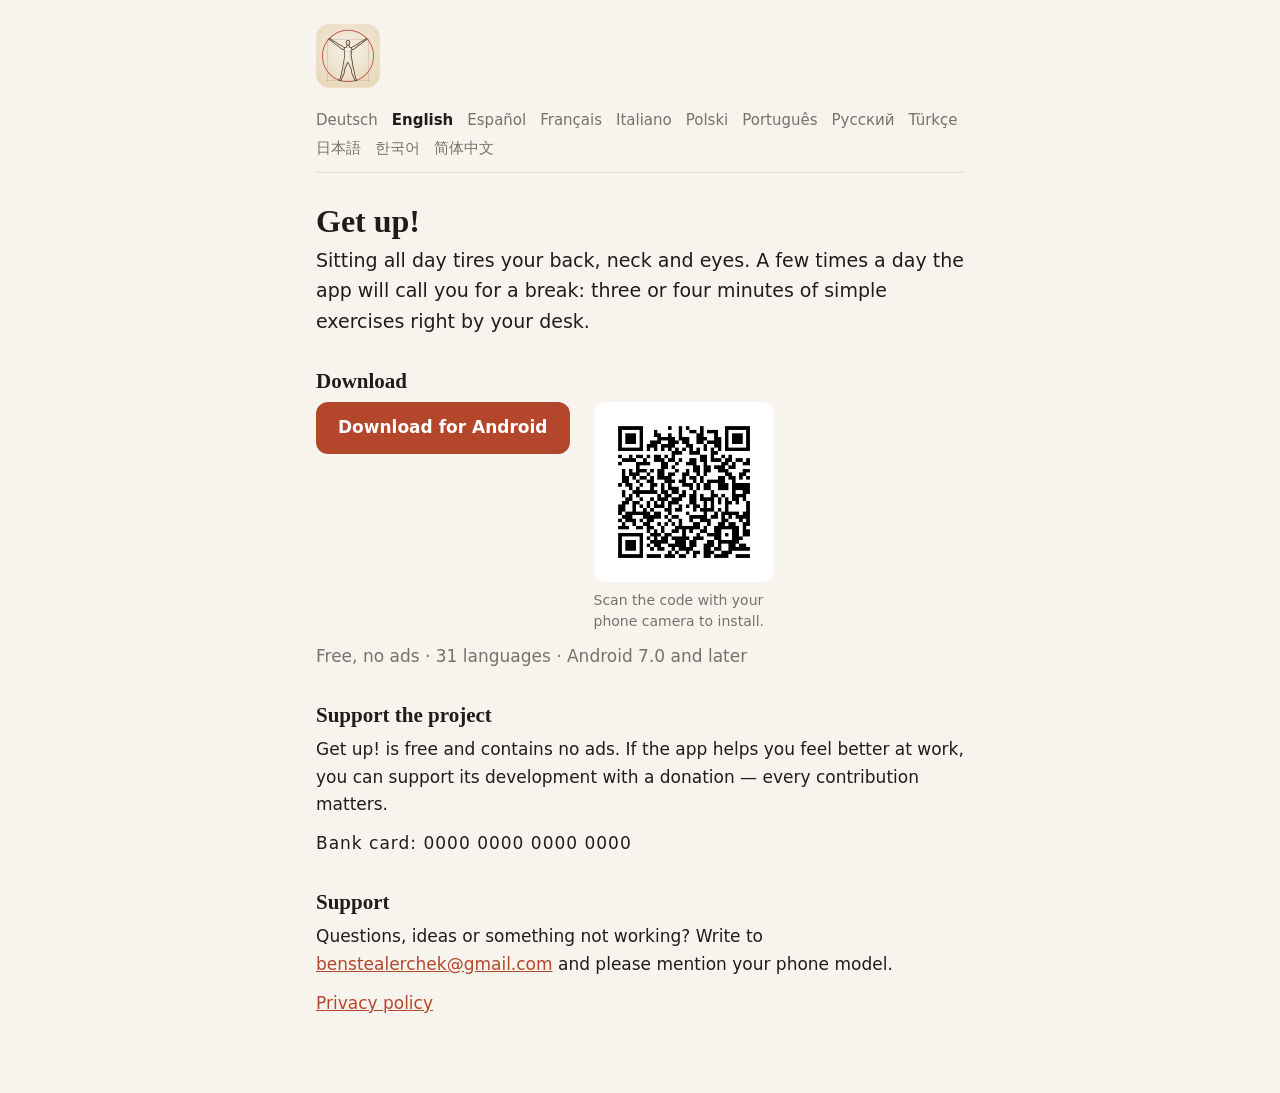
==== get-up/index.html @ 4c6ec7f1 "Get up!: блок поддержки проекта (донат) на 12 языках сайта" ====
<!doctype html>
<html lang="en">
  <head>
    <meta charset="utf-8" />
    <meta name="viewport" content="width=device-width, initial-scale=1" />
    <title>Get up! — Support</title>
    <meta name="description" content="Get up! reminds you to take short stretch breaks at work: three or four minutes of simple exercises right by your desk." />
    <link rel="icon" href="favicon.png" />
    <link rel="stylesheet" href="site.css" />
    <script>
      document.documentElement.className = 'js';
    </script>
    <script src="site.js" defer></script>
  </head>
  <body>
    <main>
      <header>
        <picture>
          <source srcset="icon-dark.png" media="(prefers-color-scheme: dark)" />
          <img src="icon.png" alt="" width="64" height="64" />
        </picture>
      </header>

      <nav class="languages" aria-label="Language">
        <a href="#de" lang="de">Deutsch</a>
        <a href="#en" lang="en">English</a>
        <a href="#es" lang="es">Español</a>
        <a href="#fr" lang="fr">Français</a>
        <a href="#it" lang="it">Italiano</a>
        <a href="#pl" lang="pl">Polski</a>
        <a href="#pt" lang="pt-BR">Português</a>
        <a href="#ru" lang="ru">Русский</a>
        <a href="#tr" lang="tr">Türkçe</a>
        <a href="#ja" lang="ja">日本語</a>
        <a href="#ko" lang="ko">한국어</a>
        <a href="#zh" lang="zh-Hans">简体中文</a>
      </nav>

      <article data-lang="en" lang="en" data-title="Get up! — Support">
        <h1>Get up!</h1>
        <p class="lead">
          Sitting all day tires your back, neck and eyes. A few times a day the app will call you for a break: three or
          four minutes of simple exercises right by your desk.
        </p>
        <h2>Download</h2>
        <div class="download">
          <a
            class="button"
            href="https://expo.dev/artifacts/eas/s4IDQL21VAMv5Hj0_XXQ8rM_UtWWQZZtrADDrNVHdsU.apk"
            >Download for Android</a
          >
          <figure class="qr">
            <img src="download-qr.png" width="180" height="180" alt="QR code to download the app" />
            <figcaption>Scan the code with your phone camera to install.</figcaption>
          </figure>
        </div>
        <p class="meta">Free, no ads · 31 languages · Android 7.0 and later</p>
        <h2>Support the project</h2>
        <p>Get up! is free and contains no ads. If the app helps you feel better at work, you can support its development with a donation — every contribution matters.</p>
        <!-- DONATE-CARD: заменить номер карты на реальный -->
        <p class="card">Bank card: 0000 0000 0000 0000</p>
        <h2>Support</h2>
        <p>
          Questions, ideas or something not working? Write to
          <a href="mailto:benstealerchek@gmail.com">benstealerchek@gmail.com</a> and please mention your phone model.
        </p>
        <p><a href="privacy.html#en">Privacy policy</a></p>
      </article>

      <article data-lang="de" lang="de" data-title="Steh auf! — Hilfe">
        <h1>Steh auf!</h1>
        <p class="lead">
          Langes Sitzen strengt Rücken, Nacken und Augen an. Ein paarmal am Tag ruft dich die App zu einer kurzen Pause:
          drei, vier Minuten einfache Übungen, direkt am Schreibtisch.
        </p>
        <h2>Herunterladen</h2>
        <div class="download">
          <a
            class="button"
            href="https://expo.dev/artifacts/eas/s4IDQL21VAMv5Hj0_XXQ8rM_UtWWQZZtrADDrNVHdsU.apk"
            >Für Android herunterladen</a
          >
          <figure class="qr">
            <img src="download-qr.png" width="180" height="180" alt="QR-Code zum Herunterladen der App" />
            <figcaption>Scanne den Code mit der Handykamera, um sie zu installieren.</figcaption>
          </figure>
        </div>
        <p class="meta">Kostenlos, ohne Werbung · 31 Sprachen · Android 7.0 und neuer</p>
        <h2>Projekt unterstützen</h2>
        <p>Steh auf! ist kostenlos und werbefrei. Wenn die App dir hilft, kannst du die Entwicklung mit einer Spende unterstützen — jeder Betrag zählt.</p>
        <!-- DONATE-CARD: заменить номер карты на реальный -->
        <p class="card">Bankkarte: 0000 0000 0000 0000</p>
        <h2>Hilfe</h2>
        <p>
          Fragen, Ideen oder klappt etwas nicht? Schreib an
          <a href="mailto:benstealerchek@gmail.com">benstealerchek@gmail.com</a> und nenn bitte dein Telefonmodell.
        </p>
        <p><a href="privacy.html#de">Datenschutzerklärung</a></p>
      </article>

      <article data-lang="es" lang="es" data-title="¡Levántate! — Ayuda">
        <h1>¡Levántate!</h1>
        <p class="lead">
          Pasar el día sentado cansa la espalda, el cuello y los ojos. Varias veces al día, la app te avisará para hacer
          una pausa: tres o cuatro minutos de ejercicios sencillos junto a tu escritorio.
        </p>
        <h2>Descarga</h2>
        <div class="download">
          <a
            class="button"
            href="https://expo.dev/artifacts/eas/s4IDQL21VAMv5Hj0_XXQ8rM_UtWWQZZtrADDrNVHdsU.apk"
            >Descargar para Android</a
          >
          <figure class="qr">
            <img src="download-qr.png" width="180" height="180" alt="Código QR para descargar la app" />
            <figcaption>Escanea el código con la cámara del móvil para instalarla.</figcaption>
          </figure>
        </div>
        <p class="meta">Gratis, sin anuncios · 31 idiomas · Android 7.0 y posterior</p>
        <h2>Apoya el proyecto</h2>
        <p>¡Levántate! es gratis y no tiene anuncios. Si la app te ayuda, puedes apoyar su desarrollo con una donación: cualquier aportación cuenta.</p>
        <!-- DONATE-CARD: заменить номер карты на реальный -->
        <p class="card">Tarjeta bancaria: 0000 0000 0000 0000</p>
        <h2>Ayuda</h2>
        <p>
          ¿Dudas, ideas o algo no funciona? Escribe a
          <a href="mailto:benstealerchek@gmail.com">benstealerchek@gmail.com</a> y, por favor, indica el modelo de tu
          teléfono.
        </p>
        <p><a href="privacy.html#es">Política de privacidad</a></p>
      </article>

      <article data-lang="fr" lang="fr" data-title="Debout&nbsp;! — Assistance">
        <h1>Debout&nbsp;!</h1>
        <p class="lead">
          Rester assis toute la journée fatigue le dos, la nuque et les yeux. Plusieurs fois par jour, l’app vous
          invitera à faire une pause&nbsp;: trois ou quatre minutes d’exercices simples, à côté de votre bureau.
        </p>
        <h2>Téléchargement</h2>
        <div class="download">
          <a
            class="button"
            href="https://expo.dev/artifacts/eas/s4IDQL21VAMv5Hj0_XXQ8rM_UtWWQZZtrADDrNVHdsU.apk"
            >Télécharger pour Android</a
          >
          <figure class="qr">
            <img src="download-qr.png" width="180" height="180" alt="Code QR pour télécharger l’app" />
            <figcaption>Scannez le code avec l’appareil photo de votre téléphone pour l’installer.</figcaption>
          </figure>
        </div>
        <p class="meta">Gratuit, sans publicité · 31 langues · Android 7.0 et versions ultérieures</p>
        <h2>Soutenir le projet</h2>
        <p>L’application est gratuite et sans publicité. Si elle vous aide, vous pouvez soutenir son développement par un don — chaque contribution compte.</p>
        <!-- DONATE-CARD: заменить номер карты на реальный -->
        <p class="card">Carte bancaire : 0000 0000 0000 0000</p>
        <h2>Assistance</h2>
        <p>
          Une question, une idée, un problème&nbsp;? Écrivez à
          <a href="mailto:benstealerchek@gmail.com">benstealerchek@gmail.com</a> en précisant le modèle de votre
          téléphone.
        </p>
        <p><a href="privacy.html#fr">Politique de confidentialité</a></p>
      </article>

      <article data-lang="it" lang="it" data-title="Alzati! — Assistenza">
        <h1>Alzati!</h1>
        <p class="lead">
          Stare seduti tutto il giorno affatica schiena, collo e occhi. Qualche volta al giorno l’app ti ricorderà di
          fare una pausa: tre o quattro minuti di esercizi semplici, proprio accanto alla scrivania.
        </p>
        <h2>Download</h2>
        <div class="download">
          <a
            class="button"
            href="https://expo.dev/artifacts/eas/s4IDQL21VAMv5Hj0_XXQ8rM_UtWWQZZtrADDrNVHdsU.apk"
            >Scarica per Android</a
          >
          <figure class="qr">
            <img src="download-qr.png" width="180" height="180" alt="Codice QR per scaricare l’app" />
            <figcaption>Inquadra il codice con la fotocamera del telefono per installarla.</figcaption>
          </figure>
        </div>
        <p class="meta">Gratis, senza pubblicità · 31 lingue · Android 7.0 e versioni successive</p>
        <h2>Sostieni il progetto</h2>
        <p>L’app è gratuita e senza pubblicità. Se ti aiuta, puoi sostenerne lo sviluppo con una donazione: ogni contributo conta.</p>
        <!-- DONATE-CARD: заменить номер карты на реальный -->
        <p class="card">Carta bancaria: 0000 0000 0000 0000</p>
        <h2>Assistenza</h2>
        <p>
          Domande, idee o qualcosa che non va? Scrivi a
          <a href="mailto:benstealerchek@gmail.com">benstealerchek@gmail.com</a> e indica, per favore, il modello del
          tuo telefono.
        </p>
        <p><a href="privacy.html#it">Informativa sulla privacy</a></p>
      </article>

      <article data-lang="pl" lang="pl" data-title="Wstawaj! — Pomoc">
        <h1>Wstawaj!</h1>
        <p class="lead">
          Siedzenie przez cały dzień męczy plecy, szyję i oczy. Kilka razy dziennie aplikacja przypomni ci o przerwie:
          trzy, cztery minuty prostych ćwiczeń tuż przy biurku.
        </p>
        <h2>Pobieranie</h2>
        <div class="download">
          <a
            class="button"
            href="https://expo.dev/artifacts/eas/s4IDQL21VAMv5Hj0_XXQ8rM_UtWWQZZtrADDrNVHdsU.apk"
            >Pobierz na Androida</a
          >
          <figure class="qr">
            <img src="download-qr.png" width="180" height="180" alt="Kod QR do pobrania aplikacji" />
            <figcaption>Zeskanuj kod aparatem w telefonie, aby zainstalować.</figcaption>
          </figure>
        </div>
        <p class="meta">Za darmo, bez reklam · 31 języków · Android 7.0 i nowsze</p>
        <h2>Wesprzyj projekt</h2>
        <p>Aplikacja jest darmowa i bez reklam. Jeśli Ci pomaga, możesz wesprzeć jej rozwój darowizną — każda kwota ma znaczenie.</p>
        <!-- DONATE-CARD: заменить номер карты на реальный -->
        <p class="card">Karta bankowa: 0000 0000 0000 0000</p>
        <h2>Pomoc</h2>
        <p>
          Pytania, pomysły, a może coś nie działa? Napisz na
          <a href="mailto:benstealerchek@gmail.com">benstealerchek@gmail.com</a> i podaj, proszę, model telefonu.
        </p>
        <p><a href="privacy.html#pl">Polityka prywatności</a></p>
      </article>

      <article data-lang="pt" lang="pt-BR" data-title="Levante-se! — Suporte">
        <h1>Levante-se!</h1>
        <p class="lead">
          Ficar sentado o dia todo cansa as costas, o pescoço e os olhos. Algumas vezes por dia, o app vai chamar você
          para uma pausa: três ou quatro minutos de exercícios simples, ali mesmo ao lado da mesa.
        </p>
        <h2>Download</h2>
        <div class="download">
          <a
            class="button"
            href="https://expo.dev/artifacts/eas/s4IDQL21VAMv5Hj0_XXQ8rM_UtWWQZZtrADDrNVHdsU.apk"
            >Baixar para Android</a
          >
          <figure class="qr">
            <img src="download-qr.png" width="180" height="180" alt="QR code para baixar o app" />
            <figcaption>Aponte a câmera do celular para o código para instalar.</figcaption>
          </figure>
        </div>
        <p class="meta">Grátis, sem anúncios · 31 idiomas · Android 7.0 ou superior</p>
        <h2>Apoie o projeto</h2>
        <p>O aplicativo é gratuito e sem anúncios. Se ele ajuda você, apoie o desenvolvimento com uma doação — qualquer valor conta.</p>
        <!-- DONATE-CARD: заменить номер карты на реальный -->
        <p class="card">Cartão bancário: 0000 0000 0000 0000</p>
        <h2>Suporte</h2>
        <p>
          Dúvidas, ideias ou algo não está funcionando? Escreva para
          <a href="mailto:benstealerchek@gmail.com">benstealerchek@gmail.com</a> e, se puder, informe o modelo do seu
          celular.
        </p>
        <p><a href="privacy.html#pt">Política de privacidade</a></p>
      </article>

      <article data-lang="ru" lang="ru" data-title="Вставай! — поддержка">
        <h1>Вставай!</h1>
        <p class="lead">
          Сидячая работа утомляет спину, шею и глаза. Несколько раз в день приложение позовёт вас размяться:
          три-четыре минуты простых упражнений прямо у рабочего места.
        </p>
        <h2>Скачивание</h2>
        <div class="download">
          <a
            class="button"
            href="https://expo.dev/artifacts/eas/s4IDQL21VAMv5Hj0_XXQ8rM_UtWWQZZtrADDrNVHdsU.apk"
            >Скачать для Android</a
          >
          <figure class="qr">
            <img src="download-qr.png" width="180" height="180" alt="QR-код для скачивания приложения" />
            <figcaption>Наведите камеру телефона на код, чтобы установить.</figcaption>
          </figure>
        </div>
        <p class="meta">Бесплатно, без рекламы · 31 язык · Android 7.0 и новее</p>
        <h2>Поддержать проект</h2>
        <p>«Вставай!» — бесплатное приложение без рекламы. Если оно помогает вам чувствовать себя лучше за работой, вы можете поддержать его развитие переводом — важна любая сумма.</p>
        <!-- DONATE-CARD: заменить номер карты на реальный -->
        <p class="card">Банковская карта: 0000 0000 0000 0000</p>
        <h2>Поддержка</h2>
        <p>
          Вопросы, идеи или что-то не работает? Напишите на
          <a href="mailto:benstealerchek@gmail.com">benstealerchek@gmail.com</a> и, пожалуйста, укажите модель
          телефона.
        </p>
        <p><a href="privacy.html#ru">Политика конфиденциальности</a></p>
      </article>

      <article data-lang="tr" lang="tr" data-title="Ayağa Kalk! — Destek">
        <h1>Ayağa Kalk!</h1>
        <p class="lead">
          Bütün gün oturmak sırtı, boynu ve gözleri yorar. Uygulama gün içinde birkaç kez sizi molaya çağırır:
          masanızın hemen yanında üç dört dakikalık basit egzersizler.
        </p>
        <h2>İndir</h2>
        <div class="download">
          <a
            class="button"
            href="https://expo.dev/artifacts/eas/s4IDQL21VAMv5Hj0_XXQ8rM_UtWWQZZtrADDrNVHdsU.apk"
            >Android için indir</a
          >
          <figure class="qr">
            <img src="download-qr.png" width="180" height="180" alt="Uygulamayı indirmek için QR kodu" />
            <figcaption>Kurmak için kodu telefon kamerasıyla okutun.</figcaption>
          </figure>
        </div>
        <p class="meta">Ücretsiz, reklamsız · 31 dil · Android 7.0 ve üzeri</p>
        <h2>Projeyi destekle</h2>
        <p>Uygulama ücretsizdir ve reklam içermez. Size yardımcı oluyorsa, geliştirmeyi bir bağışla destekleyebilirsiniz — her katkı önemlidir.</p>
        <!-- DONATE-CARD: заменить номер карты на реальный -->
        <p class="card">Banka kartı: 0000 0000 0000 0000</p>
        <h2>Destek</h2>
        <p>
          Sorunuz ya da öneriniz mi var, yoksa bir şey mi çalışmıyor?
          <a href="mailto:benstealerchek@gmail.com">benstealerchek@gmail.com</a> adresine yazın ve lütfen telefonunuzun
          modelini belirtin.
        </p>
        <p><a href="privacy.html#tr">Gizlilik Politikası</a></p>
      </article>

      <article data-lang="ja" lang="ja" data-title="立とう！ — サポート">
        <h1>立とう！</h1>
        <p class="lead">
          一日中座っていると、背中や首、目が疲れます。このアプリが一日に何回か、休憩の時間をお知らせします。デスクのそばでできる、3〜4分の簡単なエクササイズです。
        </p>
        <h2>ダウンロード</h2>
        <div class="download">
          <a
            class="button"
            href="https://expo.dev/artifacts/eas/s4IDQL21VAMv5Hj0_XXQ8rM_UtWWQZZtrADDrNVHdsU.apk"
            >Android版をダウンロード</a
          >
          <figure class="qr">
            <img src="download-qr.png" width="180" height="180" alt="アプリをダウンロードするためのQRコード" />
            <figcaption>スマートフォンのカメラでコードを読み取ってインストールしてください。</figcaption>
          </figure>
        </div>
        <p class="meta">無料・広告なし · 31言語 · Android 7.0以降</p>
        <h2>プロジェクトを支援する</h2>
        <p>このアプリは無料で広告もありません。役に立っている場合は、寄付で開発を支援できます。金額の大小は問いません。</p>
        <!-- DONATE-CARD: заменить номер карты на реальный -->
        <p class="card">銀行カード：0000 0000 0000 0000</p>
        <h2>サポート</h2>
        <p>
          ご質問やご意見、不具合のご報告は <a href="mailto:benstealerchek@gmail.com">benstealerchek@gmail.com</a> までお送りください。お使いの端末の機種名もお知らせいただけると助かります。
        </p>
        <p><a href="privacy.html#ja">プライバシーポリシー</a></p>
      </article>

      <article data-lang="ko" lang="ko" data-title="일어서요! — 지원">
        <h1>일어서요!</h1>
        <p class="lead">
          하루 종일 앉아 있으면 허리와 목, 눈이 피로해져요. 하루에 몇 번, 앱이 쉴 시간을 알려 드려요. 책상 옆에서
          하는 3~4분의 간단한 운동이에요.
        </p>
        <h2>다운로드</h2>
        <div class="download">
          <a
            class="button"
            href="https://expo.dev/artifacts/eas/s4IDQL21VAMv5Hj0_XXQ8rM_UtWWQZZtrADDrNVHdsU.apk"
            >Android용 다운로드</a
          >
          <figure class="qr">
            <img src="download-qr.png" width="180" height="180" alt="앱을 다운로드하는 QR 코드" />
            <figcaption>휴대전화 카메라로 코드를 비춰 설치하세요.</figcaption>
          </figure>
        </div>
        <p class="meta">무료, 광고 없음 · 31개 언어 · Android 7.0 이상</p>
        <h2>프로젝트 후원하기</h2>
        <p>이 앱은 무료이며 광고가 없습니다. 앱이 도움이 된다면 기부로 개발을 지원하실 수 있습니다. 금액은 아무 상관없습니다.</p>
        <!-- DONATE-CARD: заменить номер карты на реальный -->
        <p class="card">은행 카드: 0000 0000 0000 0000</p>
        <h2>지원</h2>
        <p>
          궁금한 점이나 아이디어가 있거나 문제가 생겼나요?
          <a href="mailto:benstealerchek@gmail.com">benstealerchek@gmail.com</a>으로 메일을 보내 주세요. 사용 중인 휴대전화
          모델도 함께 알려 주시면 도움이 돼요.
        </p>
        <p><a href="privacy.html#ko">개인정보 처리방침</a></p>
      </article>

      <article data-lang="zh" lang="zh-Hans" data-title="站起来！ — 支持">
        <h1>站起来！</h1>
        <p class="lead">整天久坐会让背部、颈部和眼睛疲劳。应用每天会提醒你几次起身休息：在办公桌旁做三四分钟简单的运动。</p>
        <h2>下载</h2>
        <div class="download">
          <a
            class="button"
            href="https://expo.dev/artifacts/eas/s4IDQL21VAMv5Hj0_XXQ8rM_UtWWQZZtrADDrNVHdsU.apk"
            >下载 Android 版</a
          >
          <figure class="qr">
            <img src="download-qr.png" width="180" height="180" alt="下载应用的二维码" />
            <figcaption>用手机相机扫描二维码即可安装。</figcaption>
          </figure>
        </div>
        <p class="meta">免费、无广告 · 31 种语言 · Android 7.0 及以上</p>
        <h2>支持本项目</h2>
        <p>本应用完全免费且无广告。如果它对您有帮助，欢迎捐款支持开发，金额不限。</p>
        <!-- DONATE-CARD: заменить номер карты на реальный -->
        <p class="card">银行卡：0000 0000 0000 0000</p>
        <h2>支持</h2>
        <p>
          有疑问、建议，或者遇到问题？请发送邮件至
          <a href="mailto:benstealerchek@gmail.com">benstealerchek@gmail.com</a>，并注明你的手机型号。
        </p>
        <p><a href="privacy.html#zh">隐私政策</a></p>
      </article>
    </main>
  </body>
</html>
---- get-up/site.css ----
/* The app's own palette: warm paper, sepia ink and sanguine, the red chalk of Renaissance drawings. */
:root {
  color-scheme: light dark;
  --background: #f7f4ee;
  --border: #e3ddd2;
  --text: #1f1d1a;
  --muted: #77716a;
  --accent: #b4462b;
}

@media (prefers-color-scheme: dark) {
  :root {
    --background: #151412;
    --border: #34302b;
    --text: #f4f1ec;
    --muted: #a39d94;
    --accent: #e0805f;
  }
}

* {
  box-sizing: border-box;
}

html {
  -webkit-text-size-adjust: 100%;
}

body {
  margin: 0;
  background: var(--background);
  color: var(--text);
  font: 17px/1.6 system-ui, -apple-system, 'Segoe UI', Roboto, 'Noto Sans', sans-serif;
  overflow-wrap: break-word;
}

/* Japanese has no spaces between words: break lines between phrases where the browser can tell them. */
:lang(ja) {
  word-break: auto-phrase;
}

main {
  max-width: 680px;
  margin: 0 auto;
  padding: 24px 16px 64px;
}

header img {
  display: block;
  width: 64px;
  height: 64px;
  border-radius: 22%;
}

.languages {
  display: flex;
  flex-wrap: wrap;
  gap: 4px 14px;
  margin: 20px 0 8px;
  padding-bottom: 12px;
  border-bottom: 1px solid var(--border);
  font-size: 15px;
}

.languages a {
  color: var(--muted);
  text-decoration: none;
}

.languages a[aria-current='true'] {
  color: var(--text);
  font-weight: 600;
}

h1,
h2 {
  font-family: ui-serif, 'New York', Georgia, 'Noto Serif', serif;
  font-weight: 700;
  line-height: 1.25;
}

/* Narrow enough on a phone for «конфиденциальности» and «Datenschutzerklärung» to fit whole. */
h1 {
  margin: 28px 0 4px;
  font-size: clamp(26px, 7vw, 32px);
  -webkit-hyphens: auto;
  hyphens: auto;
}

h2 {
  margin: 32px 0 8px;
  font-size: 21px;
}

p,
ul {
  margin: 0 0 12px;
}

ul {
  padding-left: 22px;
}

.meta {
  color: var(--muted);
  margin-bottom: 20px;
}

.date {
  white-space: nowrap;
}

.lead {
  font-size: 19px;
}

a {
  color: var(--accent);
}

/* With scripts, one language at a time; without them, all of them, one after another. */
.js article:not(.shown) {
  display: none;
}

/* Download button and QR code. */
.download {
  display: flex;
  flex-wrap: wrap;
  align-items: flex-start;
  gap: 24px;
  margin: 0 0 12px;
}

.button {
  display: inline-block;
  padding: 12px 22px;
  border-radius: 12px;
  background: var(--accent);
  color: #fff;
  font-weight: 600;
  text-decoration: none;
}

.button:active {
  filter: brightness(0.9);
}

/* The QR is black on white; keep a white card under it in dark mode too. */
.qr {
  margin: 0;
  max-width: 200px;
}

.qr img {
  display: block;
  width: 180px;
  height: 180px;
  padding: 10px;
  background: #fff;
  border-radius: 12px;
}

.qr figcaption {
  margin-top: 8px;
  color: var(--muted);
  font-size: 14px;
  line-height: 1.45;
}

.card {
  font-variant-numeric: tabular-nums;
  letter-spacing: 1px;
}
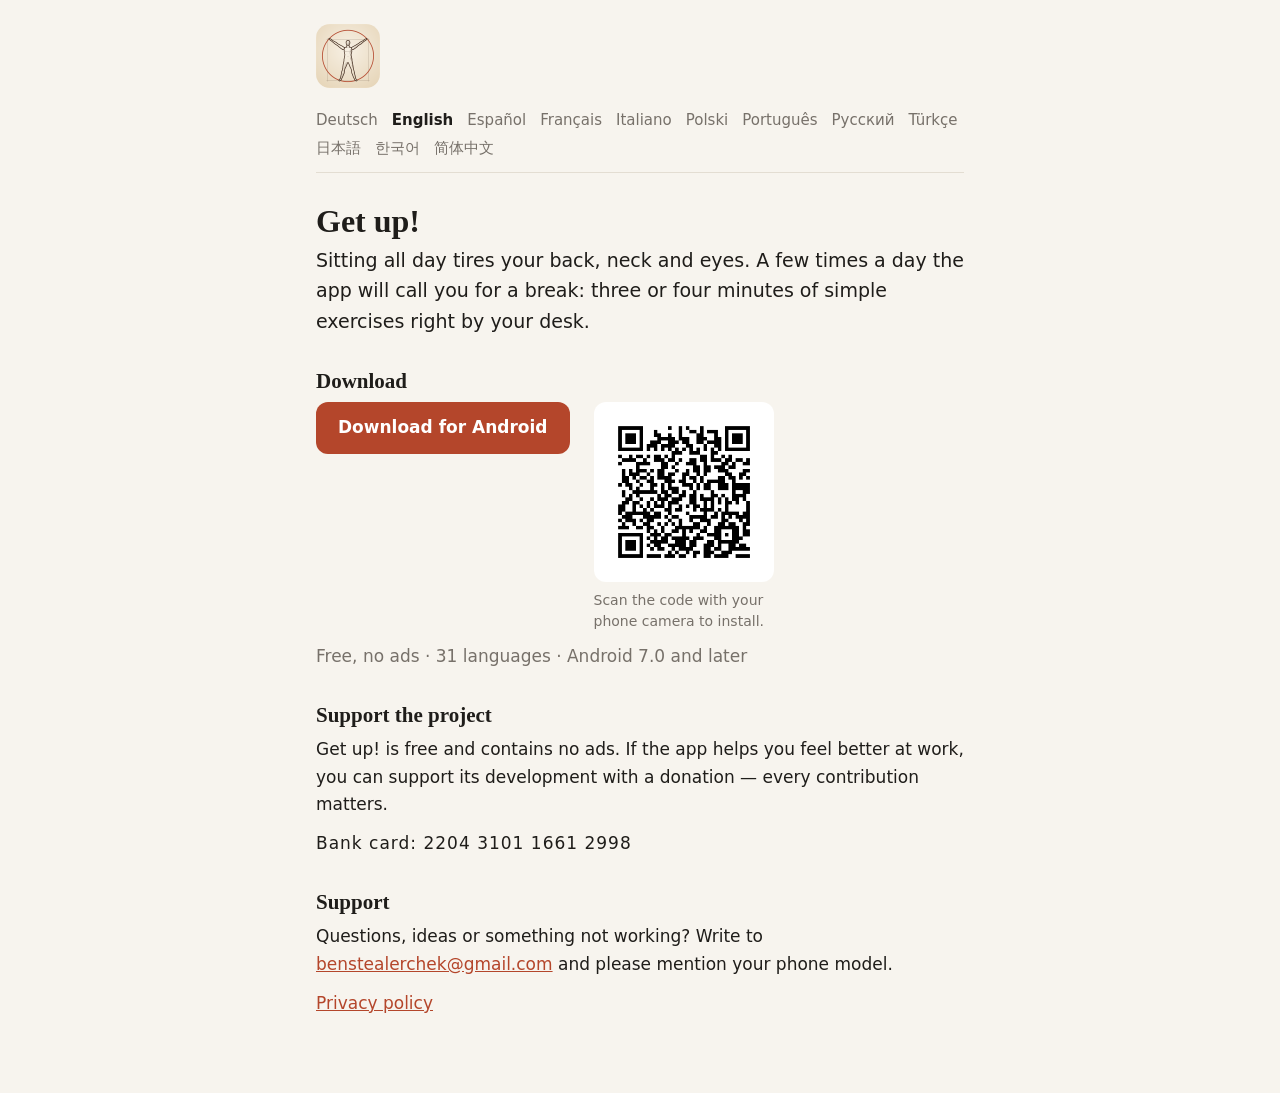
==== commit f0f1b406: "Get up!: реальные реквизиты карты для донатов" ====
--- a/get-up/index.html
+++ b/get-up/index.html
@@ -57,8 +57,8 @@
         <p class="meta">Free, no ads · 31 languages · Android 7.0 and later</p>
         <h2>Support the project</h2>
         <p>Get up! is free and contains no ads. If the app helps you feel better at work, you can support its development with a donation — every contribution matters.</p>
-        <!-- DONATE-CARD: заменить номер карты на реальный -->
-        <p class="card">Bank card: 0000 0000 0000 0000</p>
+        <!-- DONATE-CARD: карта РФ указана; при появлении зарубежной карты добавить вторую строку -->
+        <p class="card">Bank card: 2204 3101 1661 2998</p>
         <h2>Support</h2>
         <p>
           Questions, ideas or something not working? Write to
@@ -88,8 +88,8 @@
         <p class="meta">Kostenlos, ohne Werbung · 31 Sprachen · Android 7.0 und neuer</p>
         <h2>Projekt unterstützen</h2>
         <p>Steh auf! ist kostenlos und werbefrei. Wenn die App dir hilft, kannst du die Entwicklung mit einer Spende unterstützen — jeder Betrag zählt.</p>
-        <!-- DONATE-CARD: заменить номер карты на реальный -->
-        <p class="card">Bankkarte: 0000 0000 0000 0000</p>
+        <!-- DONATE-CARD: карта РФ указана; при появлении зарубежной карты добавить вторую строку -->
+        <p class="card">Bankkarte: 2204 3101 1661 2998</p>
         <h2>Hilfe</h2>
         <p>
           Fragen, Ideen oder klappt etwas nicht? Schreib an
@@ -119,8 +119,8 @@
         <p class="meta">Gratis, sin anuncios · 31 idiomas · Android 7.0 y posterior</p>
         <h2>Apoya el proyecto</h2>
         <p>¡Levántate! es gratis y no tiene anuncios. Si la app te ayuda, puedes apoyar su desarrollo con una donación: cualquier aportación cuenta.</p>
-        <!-- DONATE-CARD: заменить номер карты на реальный -->
-        <p class="card">Tarjeta bancaria: 0000 0000 0000 0000</p>
+        <!-- DONATE-CARD: карта РФ указана; при появлении зарубежной карты добавить вторую строку -->
+        <p class="card">Tarjeta bancaria: 2204 3101 1661 2998</p>
         <h2>Ayuda</h2>
         <p>
           ¿Dudas, ideas o algo no funciona? Escribe a
@@ -151,8 +151,8 @@
         <p class="meta">Gratuit, sans publicité · 31 langues · Android 7.0 et versions ultérieures</p>
         <h2>Soutenir le projet</h2>
         <p>L’application est gratuite et sans publicité. Si elle vous aide, vous pouvez soutenir son développement par un don — chaque contribution compte.</p>
-        <!-- DONATE-CARD: заменить номер карты на реальный -->
-        <p class="card">Carte bancaire : 0000 0000 0000 0000</p>
+        <!-- DONATE-CARD: карта РФ указана; при появлении зарубежной карты добавить вторую строку -->
+        <p class="card">Carte bancaire : 2204 3101 1661 2998</p>
         <h2>Assistance</h2>
         <p>
           Une question, une idée, un problème&nbsp;? Écrivez à
@@ -183,8 +183,8 @@
         <p class="meta">Gratis, senza pubblicità · 31 lingue · Android 7.0 e versioni successive</p>
         <h2>Sostieni il progetto</h2>
         <p>L’app è gratuita e senza pubblicità. Se ti aiuta, puoi sostenerne lo sviluppo con una donazione: ogni contributo conta.</p>
-        <!-- DONATE-CARD: заменить номер карты на реальный -->
-        <p class="card">Carta bancaria: 0000 0000 0000 0000</p>
+        <!-- DONATE-CARD: карта РФ указана; при появлении зарубежной карты добавить вторую строку -->
+        <p class="card">Carta bancaria: 2204 3101 1661 2998</p>
         <h2>Assistenza</h2>
         <p>
           Domande, idee o qualcosa che non va? Scrivi a
@@ -215,8 +215,8 @@
         <p class="meta">Za darmo, bez reklam · 31 języków · Android 7.0 i nowsze</p>
         <h2>Wesprzyj projekt</h2>
         <p>Aplikacja jest darmowa i bez reklam. Jeśli Ci pomaga, możesz wesprzeć jej rozwój darowizną — każda kwota ma znaczenie.</p>
-        <!-- DONATE-CARD: заменить номер карты на реальный -->
-        <p class="card">Karta bankowa: 0000 0000 0000 0000</p>
+        <!-- DONATE-CARD: карта РФ указана; при появлении зарубежной карты добавить вторую строку -->
+        <p class="card">Karta bankowa: 2204 3101 1661 2998</p>
         <h2>Pomoc</h2>
         <p>
           Pytania, pomysły, a może coś nie działa? Napisz na
@@ -246,8 +246,8 @@
         <p class="meta">Grátis, sem anúncios · 31 idiomas · Android 7.0 ou superior</p>
         <h2>Apoie o projeto</h2>
         <p>O aplicativo é gratuito e sem anúncios. Se ele ajuda você, apoie o desenvolvimento com uma doação — qualquer valor conta.</p>
-        <!-- DONATE-CARD: заменить номер карты на реальный -->
-        <p class="card">Cartão bancário: 0000 0000 0000 0000</p>
+        <!-- DONATE-CARD: карта РФ указана; при появлении зарубежной карты добавить вторую строку -->
+        <p class="card">Cartão bancário: 2204 3101 1661 2998</p>
         <h2>Suporte</h2>
         <p>
           Dúvidas, ideias ou algo não está funcionando? Escreva para
@@ -278,8 +278,8 @@
         <p class="meta">Бесплатно, без рекламы · 31 язык · Android 7.0 и новее</p>
         <h2>Поддержать проект</h2>
         <p>«Вставай!» — бесплатное приложение без рекламы. Если оно помогает вам чувствовать себя лучше за работой, вы можете поддержать его развитие переводом — важна любая сумма.</p>
-        <!-- DONATE-CARD: заменить номер карты на реальный -->
-        <p class="card">Банковская карта: 0000 0000 0000 0000</p>
+        <!-- DONATE-CARD: карта РФ указана; при появлении зарубежной карты добавить вторую строку -->
+        <p class="card">Банковская карта: 2204 3101 1661 2998</p>
         <h2>Поддержка</h2>
         <p>
           Вопросы, идеи или что-то не работает? Напишите на
@@ -310,8 +310,8 @@
         <p class="meta">Ücretsiz, reklamsız · 31 dil · Android 7.0 ve üzeri</p>
         <h2>Projeyi destekle</h2>
         <p>Uygulama ücretsizdir ve reklam içermez. Size yardımcı oluyorsa, geliştirmeyi bir bağışla destekleyebilirsiniz — her katkı önemlidir.</p>
-        <!-- DONATE-CARD: заменить номер карты на реальный -->
-        <p class="card">Banka kartı: 0000 0000 0000 0000</p>
+        <!-- DONATE-CARD: карта РФ указана; при появлении зарубежной карты добавить вторую строку -->
+        <p class="card">Banka kartı: 2204 3101 1661 2998</p>
         <h2>Destek</h2>
         <p>
           Sorunuz ya da öneriniz mi var, yoksa bir şey mi çalışmıyor?
@@ -341,8 +341,8 @@
         <p class="meta">無料・広告なし · 31言語 · Android 7.0以降</p>
         <h2>プロジェクトを支援する</h2>
         <p>このアプリは無料で広告もありません。役に立っている場合は、寄付で開発を支援できます。金額の大小は問いません。</p>
-        <!-- DONATE-CARD: заменить номер карты на реальный -->
-        <p class="card">銀行カード：0000 0000 0000 0000</p>
+        <!-- DONATE-CARD: карта РФ указана; при появлении зарубежной карты добавить вторую строку -->
+        <p class="card">銀行カード：2204 3101 1661 2998</p>
         <h2>サポート</h2>
         <p>
           ご質問やご意見、不具合のご報告は <a href="mailto:benstealerchek@gmail.com">benstealerchek@gmail.com</a> までお送りください。お使いの端末の機種名もお知らせいただけると助かります。
@@ -371,8 +371,8 @@
         <p class="meta">무료, 광고 없음 · 31개 언어 · Android 7.0 이상</p>
         <h2>프로젝트 후원하기</h2>
         <p>이 앱은 무료이며 광고가 없습니다. 앱이 도움이 된다면 기부로 개발을 지원하실 수 있습니다. 금액은 아무 상관없습니다.</p>
-        <!-- DONATE-CARD: заменить номер карты на реальный -->
-        <p class="card">은행 카드: 0000 0000 0000 0000</p>
+        <!-- DONATE-CARD: карта РФ указана; при появлении зарубежной карты добавить вторую строку -->
+        <p class="card">은행 카드: 2204 3101 1661 2998</p>
         <h2>지원</h2>
         <p>
           궁금한 점이나 아이디어가 있거나 문제가 생겼나요?
@@ -400,8 +400,8 @@
         <p class="meta">免费、无广告 · 31 种语言 · Android 7.0 及以上</p>
         <h2>支持本项目</h2>
         <p>本应用完全免费且无广告。如果它对您有帮助，欢迎捐款支持开发，金额不限。</p>
-        <!-- DONATE-CARD: заменить номер карты на реальный -->
-        <p class="card">银行卡：0000 0000 0000 0000</p>
+        <!-- DONATE-CARD: карта РФ указана; при появлении зарубежной карты добавить вторую строку -->
+        <p class="card">银行卡：2204 3101 1661 2998</p>
         <h2>支持</h2>
         <p>
           有疑问、建议，或者遇到问题？请发送邮件至
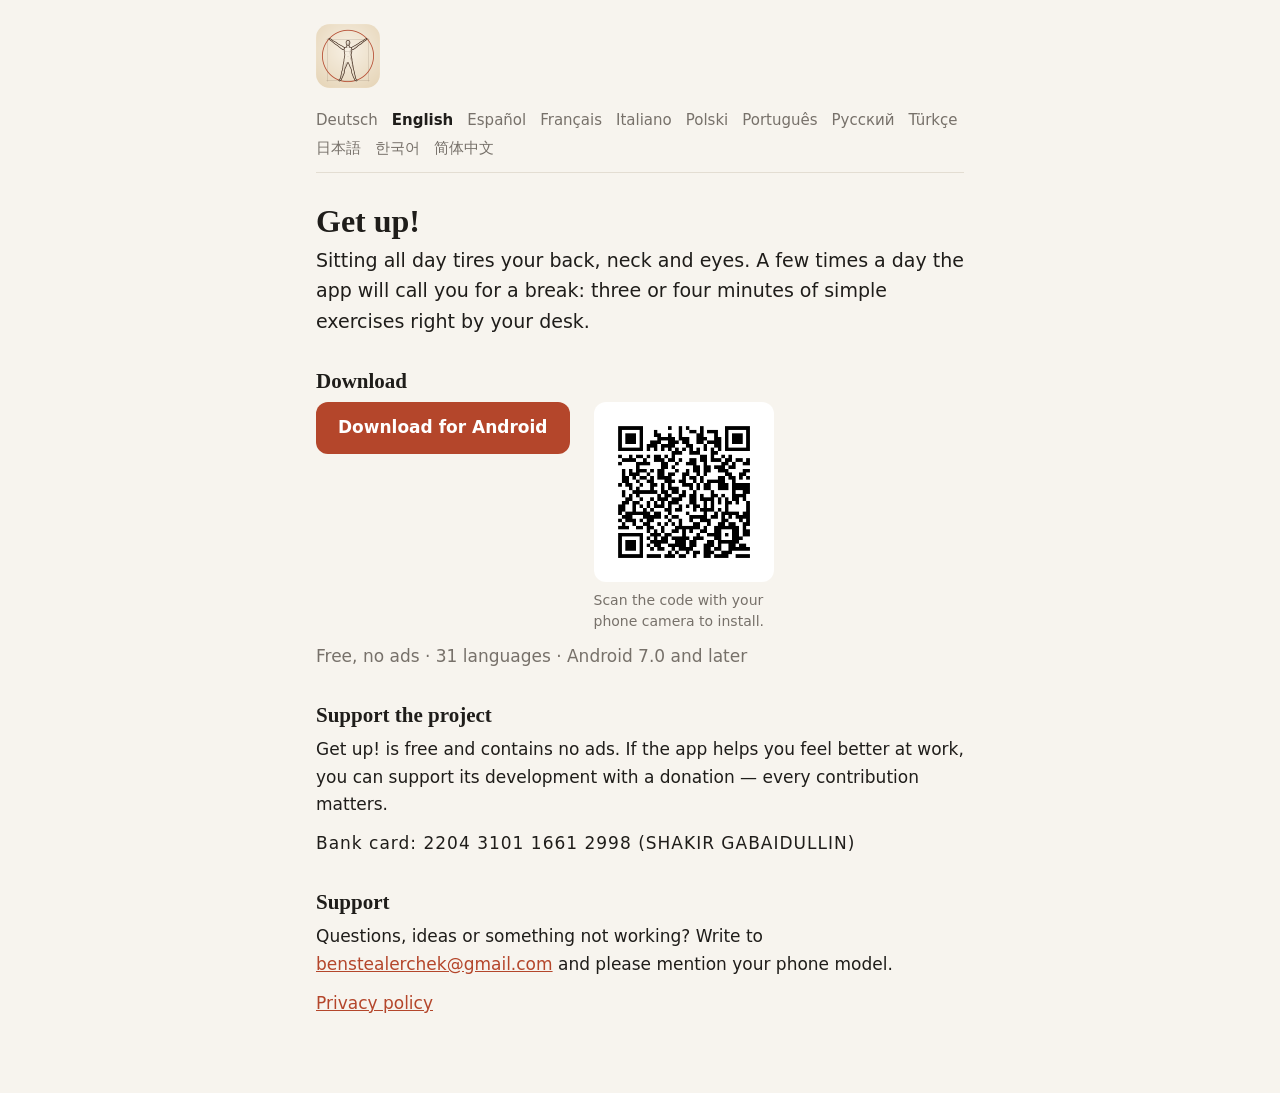
==== commit a609415f: "Get up!: ФИО получателя для донатов" ====
--- a/get-up/index.html
+++ b/get-up/index.html
@@ -58,7 +58,7 @@
         <h2>Support the project</h2>
         <p>Get up! is free and contains no ads. If the app helps you feel better at work, you can support its development with a donation — every contribution matters.</p>
         <!-- DONATE-CARD: карта РФ указана; при появлении зарубежной карты добавить вторую строку -->
-        <p class="card">Bank card: 2204 3101 1661 2998</p>
+        <p class="card">Bank card: 2204 3101 1661 2998 (SHAKIR GABAIDULLIN)</p>
         <h2>Support</h2>
         <p>
           Questions, ideas or something not working? Write to
@@ -89,7 +89,7 @@
         <h2>Projekt unterstützen</h2>
         <p>Steh auf! ist kostenlos und werbefrei. Wenn die App dir hilft, kannst du die Entwicklung mit einer Spende unterstützen — jeder Betrag zählt.</p>
         <!-- DONATE-CARD: карта РФ указана; при появлении зарубежной карты добавить вторую строку -->
-        <p class="card">Bankkarte: 2204 3101 1661 2998</p>
+        <p class="card">Bankkarte: 2204 3101 1661 2998 (SHAKIR GABAIDULLIN)</p>
         <h2>Hilfe</h2>
         <p>
           Fragen, Ideen oder klappt etwas nicht? Schreib an
@@ -120,7 +120,7 @@
         <h2>Apoya el proyecto</h2>
         <p>¡Levántate! es gratis y no tiene anuncios. Si la app te ayuda, puedes apoyar su desarrollo con una donación: cualquier aportación cuenta.</p>
         <!-- DONATE-CARD: карта РФ указана; при появлении зарубежной карты добавить вторую строку -->
-        <p class="card">Tarjeta bancaria: 2204 3101 1661 2998</p>
+        <p class="card">Tarjeta bancaria: 2204 3101 1661 2998 (SHAKIR GABAIDULLIN)</p>
         <h2>Ayuda</h2>
         <p>
           ¿Dudas, ideas o algo no funciona? Escribe a
@@ -152,7 +152,7 @@
         <h2>Soutenir le projet</h2>
         <p>L’application est gratuite et sans publicité. Si elle vous aide, vous pouvez soutenir son développement par un don — chaque contribution compte.</p>
         <!-- DONATE-CARD: карта РФ указана; при появлении зарубежной карты добавить вторую строку -->
-        <p class="card">Carte bancaire : 2204 3101 1661 2998</p>
+        <p class="card">Carte bancaire : 2204 3101 1661 2998 (SHAKIR GABAIDULLIN)</p>
         <h2>Assistance</h2>
         <p>
           Une question, une idée, un problème&nbsp;? Écrivez à
@@ -184,7 +184,7 @@
         <h2>Sostieni il progetto</h2>
         <p>L’app è gratuita e senza pubblicità. Se ti aiuta, puoi sostenerne lo sviluppo con una donazione: ogni contributo conta.</p>
         <!-- DONATE-CARD: карта РФ указана; при появлении зарубежной карты добавить вторую строку -->
-        <p class="card">Carta bancaria: 2204 3101 1661 2998</p>
+        <p class="card">Carta bancaria: 2204 3101 1661 2998 (SHAKIR GABAIDULLIN)</p>
         <h2>Assistenza</h2>
         <p>
           Domande, idee o qualcosa che non va? Scrivi a
@@ -216,7 +216,7 @@
         <h2>Wesprzyj projekt</h2>
         <p>Aplikacja jest darmowa i bez reklam. Jeśli Ci pomaga, możesz wesprzeć jej rozwój darowizną — każda kwota ma znaczenie.</p>
         <!-- DONATE-CARD: карта РФ указана; при появлении зарубежной карты добавить вторую строку -->
-        <p class="card">Karta bankowa: 2204 3101 1661 2998</p>
+        <p class="card">Karta bankowa: 2204 3101 1661 2998 (SHAKIR GABAIDULLIN)</p>
         <h2>Pomoc</h2>
         <p>
           Pytania, pomysły, a może coś nie działa? Napisz na
@@ -247,7 +247,7 @@
         <h2>Apoie o projeto</h2>
         <p>O aplicativo é gratuito e sem anúncios. Se ele ajuda você, apoie o desenvolvimento com uma doação — qualquer valor conta.</p>
         <!-- DONATE-CARD: карта РФ указана; при появлении зарубежной карты добавить вторую строку -->
-        <p class="card">Cartão bancário: 2204 3101 1661 2998</p>
+        <p class="card">Cartão bancário: 2204 3101 1661 2998 (SHAKIR GABAIDULLIN)</p>
         <h2>Suporte</h2>
         <p>
           Dúvidas, ideias ou algo não está funcionando? Escreva para
@@ -279,7 +279,7 @@
         <h2>Поддержать проект</h2>
         <p>«Вставай!» — бесплатное приложение без рекламы. Если оно помогает вам чувствовать себя лучше за работой, вы можете поддержать его развитие переводом — важна любая сумма.</p>
         <!-- DONATE-CARD: карта РФ указана; при появлении зарубежной карты добавить вторую строку -->
-        <p class="card">Банковская карта: 2204 3101 1661 2998</p>
+        <p class="card">Банковская карта: 2204 3101 1661 2998 (SHAKIR GABAIDULLIN)</p>
         <h2>Поддержка</h2>
         <p>
           Вопросы, идеи или что-то не работает? Напишите на
@@ -311,7 +311,7 @@
         <h2>Projeyi destekle</h2>
         <p>Uygulama ücretsizdir ve reklam içermez. Size yardımcı oluyorsa, geliştirmeyi bir bağışla destekleyebilirsiniz — her katkı önemlidir.</p>
         <!-- DONATE-CARD: карта РФ указана; при появлении зарубежной карты добавить вторую строку -->
-        <p class="card">Banka kartı: 2204 3101 1661 2998</p>
+        <p class="card">Banka kartı: 2204 3101 1661 2998 (SHAKIR GABAIDULLIN)</p>
         <h2>Destek</h2>
         <p>
           Sorunuz ya da öneriniz mi var, yoksa bir şey mi çalışmıyor?
@@ -342,7 +342,7 @@
         <h2>プロジェクトを支援する</h2>
         <p>このアプリは無料で広告もありません。役に立っている場合は、寄付で開発を支援できます。金額の大小は問いません。</p>
         <!-- DONATE-CARD: карта РФ указана; при появлении зарубежной карты добавить вторую строку -->
-        <p class="card">銀行カード：2204 3101 1661 2998</p>
+        <p class="card">銀行カード：2204 3101 1661 2998 (SHAKIR GABAIDULLIN)</p>
         <h2>サポート</h2>
         <p>
           ご質問やご意見、不具合のご報告は <a href="mailto:benstealerchek@gmail.com">benstealerchek@gmail.com</a> までお送りください。お使いの端末の機種名もお知らせいただけると助かります。
@@ -372,7 +372,7 @@
         <h2>프로젝트 후원하기</h2>
         <p>이 앱은 무료이며 광고가 없습니다. 앱이 도움이 된다면 기부로 개발을 지원하실 수 있습니다. 금액은 아무 상관없습니다.</p>
         <!-- DONATE-CARD: карта РФ указана; при появлении зарубежной карты добавить вторую строку -->
-        <p class="card">은행 카드: 2204 3101 1661 2998</p>
+        <p class="card">은행 카드: 2204 3101 1661 2998 (SHAKIR GABAIDULLIN)</p>
         <h2>지원</h2>
         <p>
           궁금한 점이나 아이디어가 있거나 문제가 생겼나요?
@@ -401,7 +401,7 @@
         <h2>支持本项目</h2>
         <p>本应用完全免费且无广告。如果它对您有帮助，欢迎捐款支持开发，金额不限。</p>
         <!-- DONATE-CARD: карта РФ указана; при появлении зарубежной карты добавить вторую строку -->
-        <p class="card">银行卡：2204 3101 1661 2998</p>
+        <p class="card">银行卡：2204 3101 1661 2998 (SHAKIR GABAIDULLIN)</p>
         <h2>支持</h2>
         <p>
           有疑问、建议，或者遇到问题？请发送邮件至
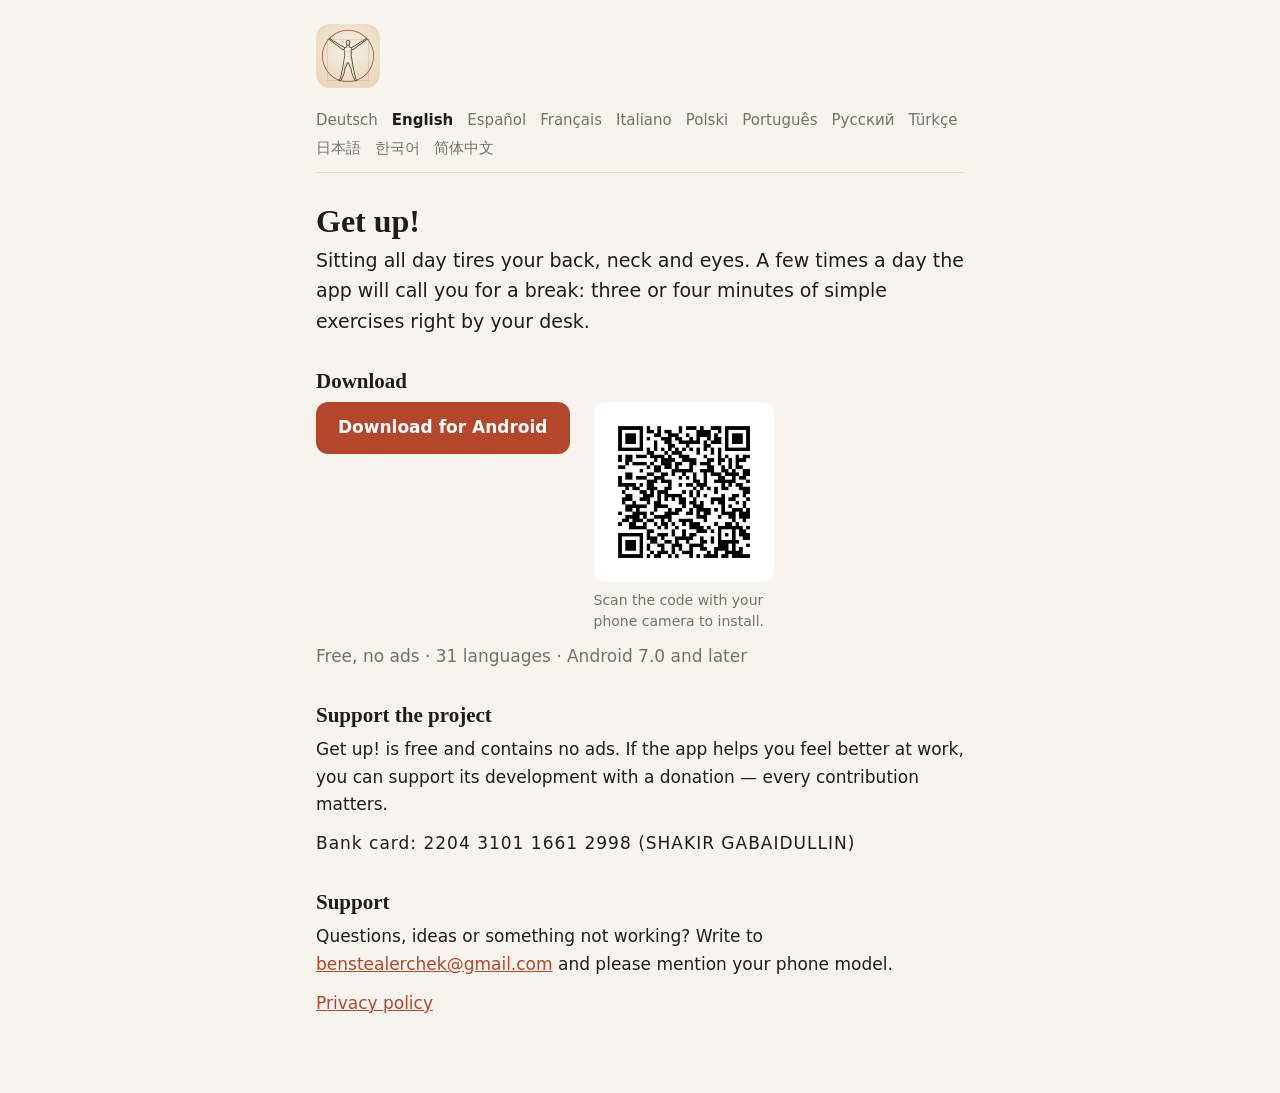
==== commit 7ca5a546: "Update APK link + QR (build 00bd831b, v1.0.1 code 3, Tracer 1.3.0)" ====
--- a/get-up/index.html
+++ b/get-up/index.html
@@ -46,7 +46,7 @@
         <div class="download">
           <a
             class="button"
-            href="https://expo.dev/artifacts/eas/s4IDQL21VAMv5Hj0_XXQ8rM_UtWWQZZtrADDrNVHdsU.apk"
+            href="https://expo.dev/artifacts/eas/HT8p0n9Tp32V4iQj6gpsu1Y1HmgP2D8auG9WmOVpTEY.apk"
             >Download for Android</a
           >
           <figure class="qr">
@@ -77,7 +77,7 @@
         <div class="download">
           <a
             class="button"
-            href="https://expo.dev/artifacts/eas/s4IDQL21VAMv5Hj0_XXQ8rM_UtWWQZZtrADDrNVHdsU.apk"
+            href="https://expo.dev/artifacts/eas/HT8p0n9Tp32V4iQj6gpsu1Y1HmgP2D8auG9WmOVpTEY.apk"
             >Für Android herunterladen</a
           >
           <figure class="qr">
@@ -108,7 +108,7 @@
         <div class="download">
           <a
             class="button"
-            href="https://expo.dev/artifacts/eas/s4IDQL21VAMv5Hj0_XXQ8rM_UtWWQZZtrADDrNVHdsU.apk"
+            href="https://expo.dev/artifacts/eas/HT8p0n9Tp32V4iQj6gpsu1Y1HmgP2D8auG9WmOVpTEY.apk"
             >Descargar para Android</a
           >
           <figure class="qr">
@@ -140,7 +140,7 @@
         <div class="download">
           <a
             class="button"
-            href="https://expo.dev/artifacts/eas/s4IDQL21VAMv5Hj0_XXQ8rM_UtWWQZZtrADDrNVHdsU.apk"
+            href="https://expo.dev/artifacts/eas/HT8p0n9Tp32V4iQj6gpsu1Y1HmgP2D8auG9WmOVpTEY.apk"
             >Télécharger pour Android</a
           >
           <figure class="qr">
@@ -172,7 +172,7 @@
         <div class="download">
           <a
             class="button"
-            href="https://expo.dev/artifacts/eas/s4IDQL21VAMv5Hj0_XXQ8rM_UtWWQZZtrADDrNVHdsU.apk"
+            href="https://expo.dev/artifacts/eas/HT8p0n9Tp32V4iQj6gpsu1Y1HmgP2D8auG9WmOVpTEY.apk"
             >Scarica per Android</a
           >
           <figure class="qr">
@@ -204,7 +204,7 @@
         <div class="download">
           <a
             class="button"
-            href="https://expo.dev/artifacts/eas/s4IDQL21VAMv5Hj0_XXQ8rM_UtWWQZZtrADDrNVHdsU.apk"
+            href="https://expo.dev/artifacts/eas/HT8p0n9Tp32V4iQj6gpsu1Y1HmgP2D8auG9WmOVpTEY.apk"
             >Pobierz na Androida</a
           >
           <figure class="qr">
@@ -235,7 +235,7 @@
         <div class="download">
           <a
             class="button"
-            href="https://expo.dev/artifacts/eas/s4IDQL21VAMv5Hj0_XXQ8rM_UtWWQZZtrADDrNVHdsU.apk"
+            href="https://expo.dev/artifacts/eas/HT8p0n9Tp32V4iQj6gpsu1Y1HmgP2D8auG9WmOVpTEY.apk"
             >Baixar para Android</a
           >
           <figure class="qr">
@@ -267,7 +267,7 @@
         <div class="download">
           <a
             class="button"
-            href="https://expo.dev/artifacts/eas/s4IDQL21VAMv5Hj0_XXQ8rM_UtWWQZZtrADDrNVHdsU.apk"
+            href="https://expo.dev/artifacts/eas/HT8p0n9Tp32V4iQj6gpsu1Y1HmgP2D8auG9WmOVpTEY.apk"
             >Скачать для Android</a
           >
           <figure class="qr">
@@ -299,7 +299,7 @@
         <div class="download">
           <a
             class="button"
-            href="https://expo.dev/artifacts/eas/s4IDQL21VAMv5Hj0_XXQ8rM_UtWWQZZtrADDrNVHdsU.apk"
+            href="https://expo.dev/artifacts/eas/HT8p0n9Tp32V4iQj6gpsu1Y1HmgP2D8auG9WmOVpTEY.apk"
             >Android için indir</a
           >
           <figure class="qr">
@@ -330,7 +330,7 @@
         <div class="download">
           <a
             class="button"
-            href="https://expo.dev/artifacts/eas/s4IDQL21VAMv5Hj0_XXQ8rM_UtWWQZZtrADDrNVHdsU.apk"
+            href="https://expo.dev/artifacts/eas/HT8p0n9Tp32V4iQj6gpsu1Y1HmgP2D8auG9WmOVpTEY.apk"
             >Android版をダウンロード</a
           >
           <figure class="qr">
@@ -360,7 +360,7 @@
         <div class="download">
           <a
             class="button"
-            href="https://expo.dev/artifacts/eas/s4IDQL21VAMv5Hj0_XXQ8rM_UtWWQZZtrADDrNVHdsU.apk"
+            href="https://expo.dev/artifacts/eas/HT8p0n9Tp32V4iQj6gpsu1Y1HmgP2D8auG9WmOVpTEY.apk"
             >Android용 다운로드</a
           >
           <figure class="qr">
@@ -389,7 +389,7 @@
         <div class="download">
           <a
             class="button"
-            href="https://expo.dev/artifacts/eas/s4IDQL21VAMv5Hj0_XXQ8rM_UtWWQZZtrADDrNVHdsU.apk"
+            href="https://expo.dev/artifacts/eas/HT8p0n9Tp32V4iQj6gpsu1Y1HmgP2D8auG9WmOVpTEY.apk"
             >下载 Android 版</a
           >
           <figure class="qr">
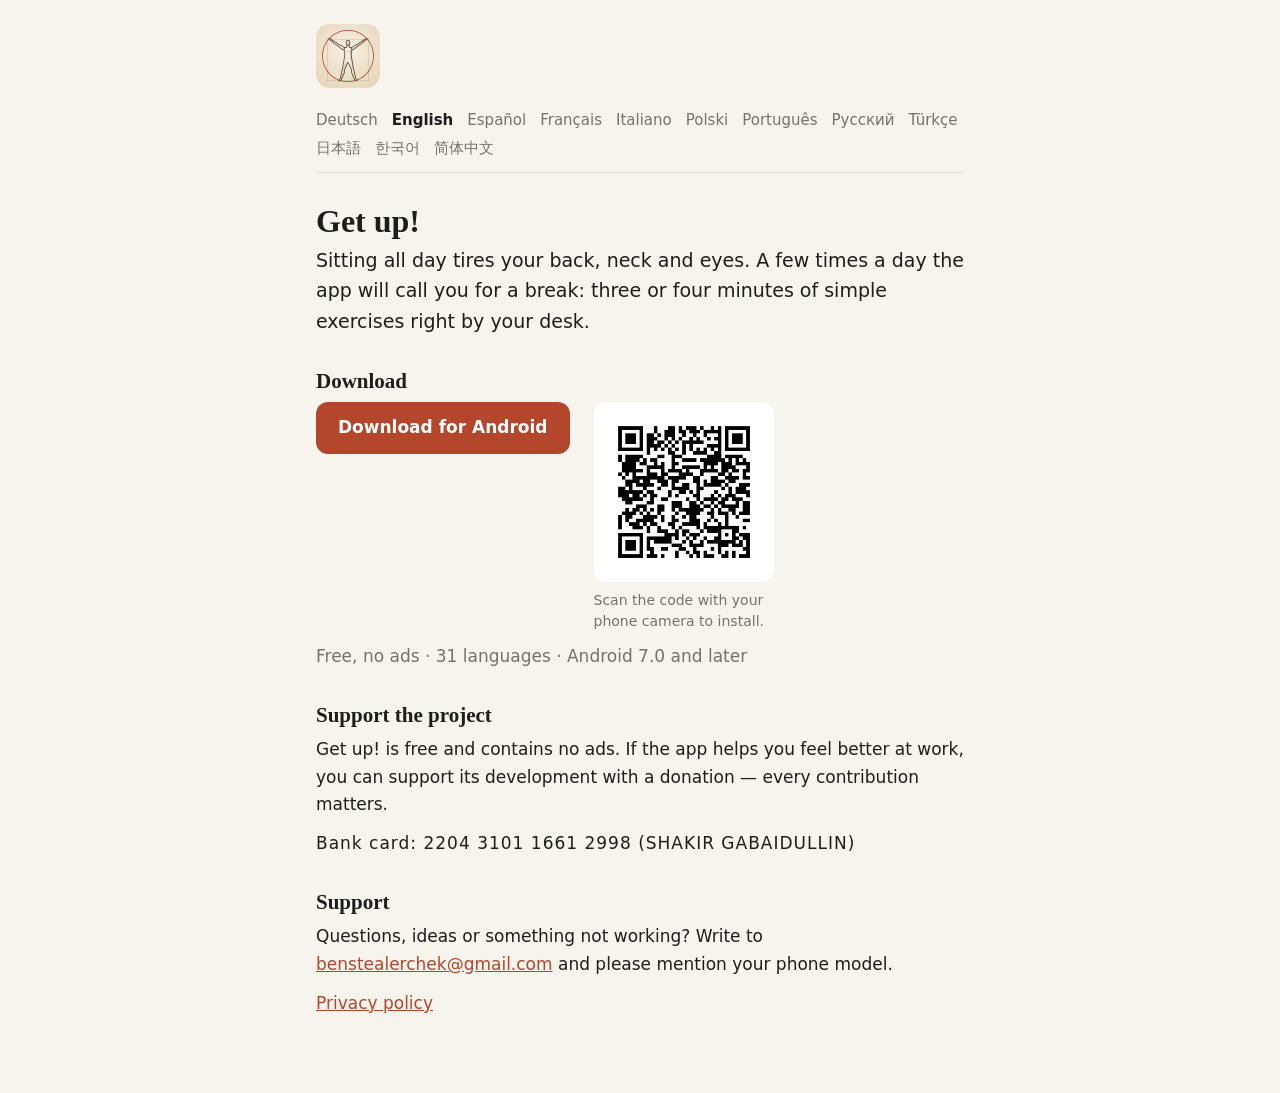
==== commit 4e9cded5: "Update APK link + QR (build 241ff0c0, v1.0.2 code 4)" ====
--- a/get-up/index.html
+++ b/get-up/index.html
@@ -46,7 +46,7 @@
         <div class="download">
           <a
             class="button"
-            href="https://expo.dev/artifacts/eas/HT8p0n9Tp32V4iQj6gpsu1Y1HmgP2D8auG9WmOVpTEY.apk"
+            href="https://expo.dev/artifacts/eas/HazdkTk_iE1eVrJaIp-Ms6Av62WvucxaqUh0c-uL2WY.apk"
             >Download for Android</a
           >
           <figure class="qr">
@@ -77,7 +77,7 @@
         <div class="download">
           <a
             class="button"
-            href="https://expo.dev/artifacts/eas/HT8p0n9Tp32V4iQj6gpsu1Y1HmgP2D8auG9WmOVpTEY.apk"
+            href="https://expo.dev/artifacts/eas/HazdkTk_iE1eVrJaIp-Ms6Av62WvucxaqUh0c-uL2WY.apk"
             >Für Android herunterladen</a
           >
           <figure class="qr">
@@ -108,7 +108,7 @@
         <div class="download">
           <a
             class="button"
-            href="https://expo.dev/artifacts/eas/HT8p0n9Tp32V4iQj6gpsu1Y1HmgP2D8auG9WmOVpTEY.apk"
+            href="https://expo.dev/artifacts/eas/HazdkTk_iE1eVrJaIp-Ms6Av62WvucxaqUh0c-uL2WY.apk"
             >Descargar para Android</a
           >
           <figure class="qr">
@@ -140,7 +140,7 @@
         <div class="download">
           <a
             class="button"
-            href="https://expo.dev/artifacts/eas/HT8p0n9Tp32V4iQj6gpsu1Y1HmgP2D8auG9WmOVpTEY.apk"
+            href="https://expo.dev/artifacts/eas/HazdkTk_iE1eVrJaIp-Ms6Av62WvucxaqUh0c-uL2WY.apk"
             >Télécharger pour Android</a
           >
           <figure class="qr">
@@ -172,7 +172,7 @@
         <div class="download">
           <a
             class="button"
-            href="https://expo.dev/artifacts/eas/HT8p0n9Tp32V4iQj6gpsu1Y1HmgP2D8auG9WmOVpTEY.apk"
+            href="https://expo.dev/artifacts/eas/HazdkTk_iE1eVrJaIp-Ms6Av62WvucxaqUh0c-uL2WY.apk"
             >Scarica per Android</a
           >
           <figure class="qr">
@@ -204,7 +204,7 @@
         <div class="download">
           <a
             class="button"
-            href="https://expo.dev/artifacts/eas/HT8p0n9Tp32V4iQj6gpsu1Y1HmgP2D8auG9WmOVpTEY.apk"
+            href="https://expo.dev/artifacts/eas/HazdkTk_iE1eVrJaIp-Ms6Av62WvucxaqUh0c-uL2WY.apk"
             >Pobierz na Androida</a
           >
           <figure class="qr">
@@ -235,7 +235,7 @@
         <div class="download">
           <a
             class="button"
-            href="https://expo.dev/artifacts/eas/HT8p0n9Tp32V4iQj6gpsu1Y1HmgP2D8auG9WmOVpTEY.apk"
+            href="https://expo.dev/artifacts/eas/HazdkTk_iE1eVrJaIp-Ms6Av62WvucxaqUh0c-uL2WY.apk"
             >Baixar para Android</a
           >
           <figure class="qr">
@@ -267,7 +267,7 @@
         <div class="download">
           <a
             class="button"
-            href="https://expo.dev/artifacts/eas/HT8p0n9Tp32V4iQj6gpsu1Y1HmgP2D8auG9WmOVpTEY.apk"
+            href="https://expo.dev/artifacts/eas/HazdkTk_iE1eVrJaIp-Ms6Av62WvucxaqUh0c-uL2WY.apk"
             >Скачать для Android</a
           >
           <figure class="qr">
@@ -299,7 +299,7 @@
         <div class="download">
           <a
             class="button"
-            href="https://expo.dev/artifacts/eas/HT8p0n9Tp32V4iQj6gpsu1Y1HmgP2D8auG9WmOVpTEY.apk"
+            href="https://expo.dev/artifacts/eas/HazdkTk_iE1eVrJaIp-Ms6Av62WvucxaqUh0c-uL2WY.apk"
             >Android için indir</a
           >
           <figure class="qr">
@@ -330,7 +330,7 @@
         <div class="download">
           <a
             class="button"
-            href="https://expo.dev/artifacts/eas/HT8p0n9Tp32V4iQj6gpsu1Y1HmgP2D8auG9WmOVpTEY.apk"
+            href="https://expo.dev/artifacts/eas/HazdkTk_iE1eVrJaIp-Ms6Av62WvucxaqUh0c-uL2WY.apk"
             >Android版をダウンロード</a
           >
           <figure class="qr">
@@ -360,7 +360,7 @@
         <div class="download">
           <a
             class="button"
-            href="https://expo.dev/artifacts/eas/HT8p0n9Tp32V4iQj6gpsu1Y1HmgP2D8auG9WmOVpTEY.apk"
+            href="https://expo.dev/artifacts/eas/HazdkTk_iE1eVrJaIp-Ms6Av62WvucxaqUh0c-uL2WY.apk"
             >Android용 다운로드</a
           >
           <figure class="qr">
@@ -389,7 +389,7 @@
         <div class="download">
           <a
             class="button"
-            href="https://expo.dev/artifacts/eas/HT8p0n9Tp32V4iQj6gpsu1Y1HmgP2D8auG9WmOVpTEY.apk"
+            href="https://expo.dev/artifacts/eas/HazdkTk_iE1eVrJaIp-Ms6Av62WvucxaqUh0c-uL2WY.apk"
             >下载 Android 版</a
           >
           <figure class="qr">
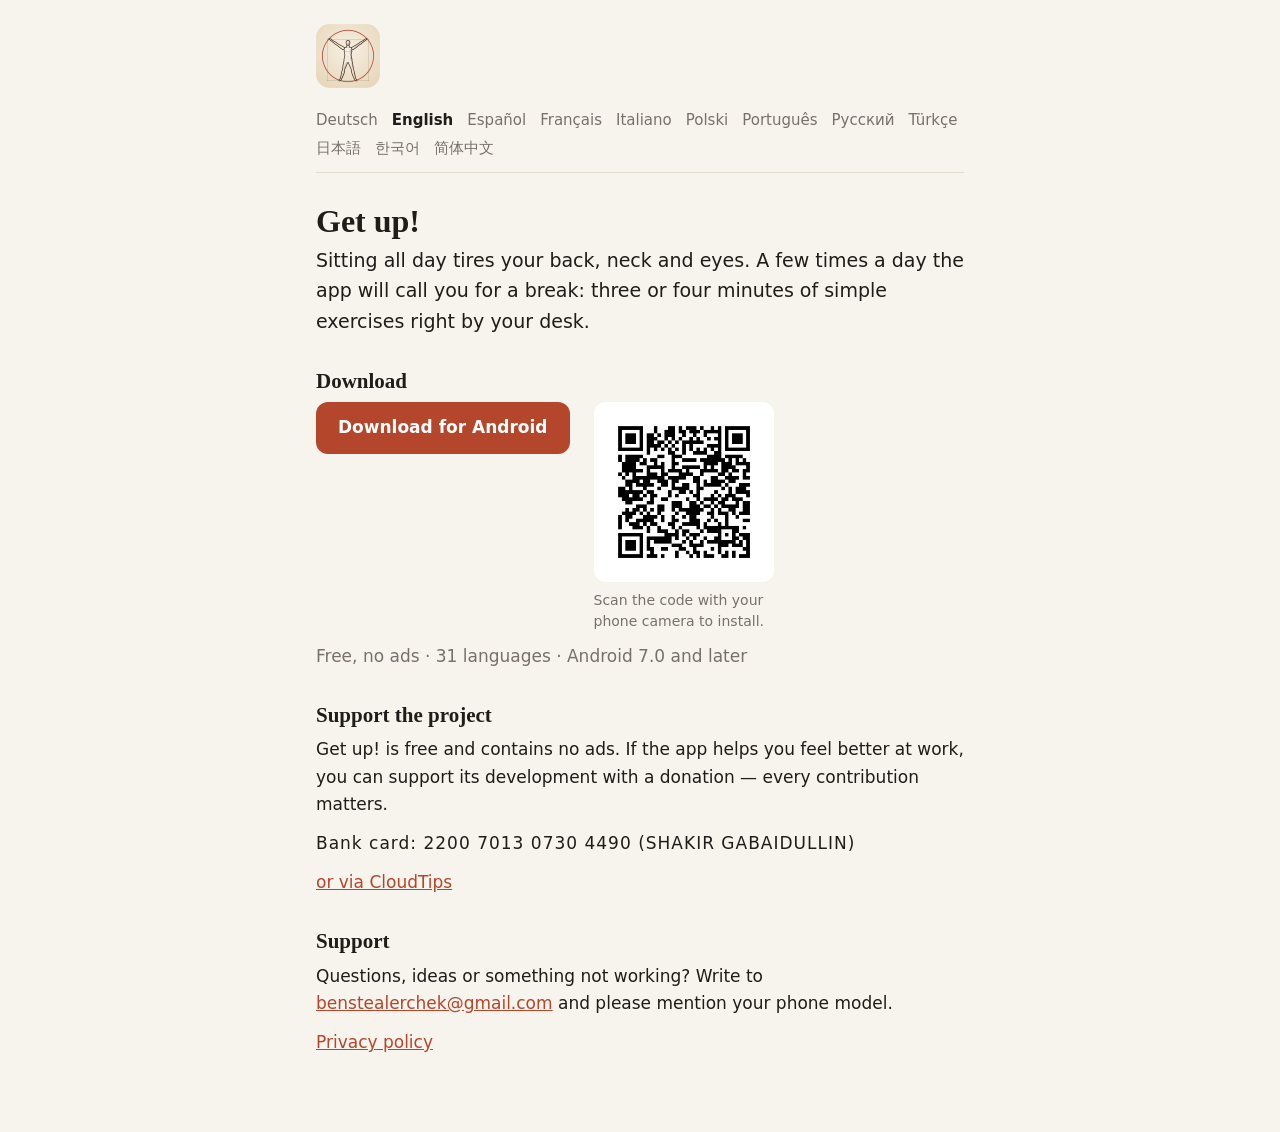
==== commit 5d49528c: "Donate: new T-Bank card 2200 7013..., add CloudTips link (12 languages)" ====
--- a/get-up/index.html
+++ b/get-up/index.html
@@ -58,7 +58,8 @@
         <h2>Support the project</h2>
         <p>Get up! is free and contains no ads. If the app helps you feel better at work, you can support its development with a donation — every contribution matters.</p>
         <!-- DONATE-CARD: карта РФ указана; при появлении зарубежной карты добавить вторую строку -->
-        <p class="card">Bank card: 2204 3101 1661 2998 (SHAKIR GABAIDULLIN)</p>
+        <p class="card">Bank card: 2200 7013 0730 4490 (SHAKIR GABAIDULLIN)</p>
+        <p class="cloudtips"><a href="https://pay.cloudtips.ru/p/838ecdb4">or via CloudTips</a></p>
         <h2>Support</h2>
         <p>
           Questions, ideas or something not working? Write to
@@ -89,7 +90,8 @@
         <h2>Projekt unterstützen</h2>
         <p>Steh auf! ist kostenlos und werbefrei. Wenn die App dir hilft, kannst du die Entwicklung mit einer Spende unterstützen — jeder Betrag zählt.</p>
         <!-- DONATE-CARD: карта РФ указана; при появлении зарубежной карты добавить вторую строку -->
-        <p class="card">Bankkarte: 2204 3101 1661 2998 (SHAKIR GABAIDULLIN)</p>
+        <p class="card">Bankkarte: 2200 7013 0730 4490 (SHAKIR GABAIDULLIN)</p>
+        <p class="cloudtips"><a href="https://pay.cloudtips.ru/p/838ecdb4">oder über CloudTips</a></p>
         <h2>Hilfe</h2>
         <p>
           Fragen, Ideen oder klappt etwas nicht? Schreib an
@@ -120,7 +122,8 @@
         <h2>Apoya el proyecto</h2>
         <p>¡Levántate! es gratis y no tiene anuncios. Si la app te ayuda, puedes apoyar su desarrollo con una donación: cualquier aportación cuenta.</p>
         <!-- DONATE-CARD: карта РФ указана; при появлении зарубежной карты добавить вторую строку -->
-        <p class="card">Tarjeta bancaria: 2204 3101 1661 2998 (SHAKIR GABAIDULLIN)</p>
+        <p class="card">Tarjeta bancaria: 2200 7013 0730 4490 (SHAKIR GABAIDULLIN)</p>
+        <p class="cloudtips"><a href="https://pay.cloudtips.ru/p/838ecdb4">o mediante CloudTips</a></p>
         <h2>Ayuda</h2>
         <p>
           ¿Dudas, ideas o algo no funciona? Escribe a
@@ -152,7 +155,8 @@
         <h2>Soutenir le projet</h2>
         <p>L’application est gratuite et sans publicité. Si elle vous aide, vous pouvez soutenir son développement par un don — chaque contribution compte.</p>
         <!-- DONATE-CARD: карта РФ указана; при появлении зарубежной карты добавить вторую строку -->
-        <p class="card">Carte bancaire : 2204 3101 1661 2998 (SHAKIR GABAIDULLIN)</p>
+        <p class="card">Carte bancaire : 2200 7013 0730 4490 (SHAKIR GABAIDULLIN)</p>
+        <p class="cloudtips"><a href="https://pay.cloudtips.ru/p/838ecdb4">ou via CloudTips</a></p>
         <h2>Assistance</h2>
         <p>
           Une question, une idée, un problème&nbsp;? Écrivez à
@@ -184,7 +188,8 @@
         <h2>Sostieni il progetto</h2>
         <p>L’app è gratuita e senza pubblicità. Se ti aiuta, puoi sostenerne lo sviluppo con una donazione: ogni contributo conta.</p>
         <!-- DONATE-CARD: карта РФ указана; при появлении зарубежной карты добавить вторую строку -->
-        <p class="card">Carta bancaria: 2204 3101 1661 2998 (SHAKIR GABAIDULLIN)</p>
+        <p class="card">Carta bancaria: 2200 7013 0730 4490 (SHAKIR GABAIDULLIN)</p>
+        <p class="cloudtips"><a href="https://pay.cloudtips.ru/p/838ecdb4">o tramite CloudTips</a></p>
         <h2>Assistenza</h2>
         <p>
           Domande, idee o qualcosa che non va? Scrivi a
@@ -216,7 +221,8 @@
         <h2>Wesprzyj projekt</h2>
         <p>Aplikacja jest darmowa i bez reklam. Jeśli Ci pomaga, możesz wesprzeć jej rozwój darowizną — każda kwota ma znaczenie.</p>
         <!-- DONATE-CARD: карта РФ указана; при появлении зарубежной карты добавить вторую строку -->
-        <p class="card">Karta bankowa: 2204 3101 1661 2998 (SHAKIR GABAIDULLIN)</p>
+        <p class="card">Karta bankowa: 2200 7013 0730 4490 (SHAKIR GABAIDULLIN)</p>
+        <p class="cloudtips"><a href="https://pay.cloudtips.ru/p/838ecdb4">lub przez CloudTips</a></p>
         <h2>Pomoc</h2>
         <p>
           Pytania, pomysły, a może coś nie działa? Napisz na
@@ -247,7 +253,8 @@
         <h2>Apoie o projeto</h2>
         <p>O aplicativo é gratuito e sem anúncios. Se ele ajuda você, apoie o desenvolvimento com uma doação — qualquer valor conta.</p>
         <!-- DONATE-CARD: карта РФ указана; при появлении зарубежной карты добавить вторую строку -->
-        <p class="card">Cartão bancário: 2204 3101 1661 2998 (SHAKIR GABAIDULLIN)</p>
+        <p class="card">Cartão bancário: 2200 7013 0730 4490 (SHAKIR GABAIDULLIN)</p>
+        <p class="cloudtips"><a href="https://pay.cloudtips.ru/p/838ecdb4">ou pelo CloudTips</a></p>
         <h2>Suporte</h2>
         <p>
           Dúvidas, ideias ou algo não está funcionando? Escreva para
@@ -279,7 +286,8 @@
         <h2>Поддержать проект</h2>
         <p>«Вставай!» — бесплатное приложение без рекламы. Если оно помогает вам чувствовать себя лучше за работой, вы можете поддержать его развитие переводом — важна любая сумма.</p>
         <!-- DONATE-CARD: карта РФ указана; при появлении зарубежной карты добавить вторую строку -->
-        <p class="card">Банковская карта: 2204 3101 1661 2998 (SHAKIR GABAIDULLIN)</p>
+        <p class="card">Банковская карта: 2200 7013 0730 4490 (SHAKIR GABAIDULLIN)</p>
+        <p class="cloudtips"><a href="https://pay.cloudtips.ru/p/838ecdb4">или через CloudTips</a></p>
         <h2>Поддержка</h2>
         <p>
           Вопросы, идеи или что-то не работает? Напишите на
@@ -311,7 +319,8 @@
         <h2>Projeyi destekle</h2>
         <p>Uygulama ücretsizdir ve reklam içermez. Size yardımcı oluyorsa, geliştirmeyi bir bağışla destekleyebilirsiniz — her katkı önemlidir.</p>
         <!-- DONATE-CARD: карта РФ указана; при появлении зарубежной карты добавить вторую строку -->
-        <p class="card">Banka kartı: 2204 3101 1661 2998 (SHAKIR GABAIDULLIN)</p>
+        <p class="card">Banka kartı: 2200 7013 0730 4490 (SHAKIR GABAIDULLIN)</p>
+        <p class="cloudtips"><a href="https://pay.cloudtips.ru/p/838ecdb4">veya CloudTips ile</a></p>
         <h2>Destek</h2>
         <p>
           Sorunuz ya da öneriniz mi var, yoksa bir şey mi çalışmıyor?
@@ -342,7 +351,8 @@
         <h2>プロジェクトを支援する</h2>
         <p>このアプリは無料で広告もありません。役に立っている場合は、寄付で開発を支援できます。金額の大小は問いません。</p>
         <!-- DONATE-CARD: карта РФ указана; при появлении зарубежной карты добавить вторую строку -->
-        <p class="card">銀行カード：2204 3101 1661 2998 (SHAKIR GABAIDULLIN)</p>
+        <p class="card">銀行カード：2200 7013 0730 4490 (SHAKIR GABAIDULLIN)</p>
+        <p class="cloudtips"><a href="https://pay.cloudtips.ru/p/838ecdb4">またはCloudTipsで</a></p>
         <h2>サポート</h2>
         <p>
           ご質問やご意見、不具合のご報告は <a href="mailto:benstealerchek@gmail.com">benstealerchek@gmail.com</a> までお送りください。お使いの端末の機種名もお知らせいただけると助かります。
@@ -372,7 +382,8 @@
         <h2>프로젝트 후원하기</h2>
         <p>이 앱은 무료이며 광고가 없습니다. 앱이 도움이 된다면 기부로 개발을 지원하실 수 있습니다. 금액은 아무 상관없습니다.</p>
         <!-- DONATE-CARD: карта РФ указана; при появлении зарубежной карты добавить вторую строку -->
-        <p class="card">은행 카드: 2204 3101 1661 2998 (SHAKIR GABAIDULLIN)</p>
+        <p class="card">은행 카드: 2200 7013 0730 4490 (SHAKIR GABAIDULLIN)</p>
+        <p class="cloudtips"><a href="https://pay.cloudtips.ru/p/838ecdb4">또는 CloudTips로</a></p>
         <h2>지원</h2>
         <p>
           궁금한 점이나 아이디어가 있거나 문제가 생겼나요?
@@ -401,7 +412,8 @@
         <h2>支持本项目</h2>
         <p>本应用完全免费且无广告。如果它对您有帮助，欢迎捐款支持开发，金额不限。</p>
         <!-- DONATE-CARD: карта РФ указана; при появлении зарубежной карты добавить вторую строку -->
-        <p class="card">银行卡：2204 3101 1661 2998 (SHAKIR GABAIDULLIN)</p>
+        <p class="card">银行卡：2200 7013 0730 4490 (SHAKIR GABAIDULLIN)</p>
+        <p class="cloudtips"><a href="https://pay.cloudtips.ru/p/838ecdb4">或通过 CloudTips</a></p>
         <h2>支持</h2>
         <p>
           有疑问、建议，或者遇到问题？请发送邮件至
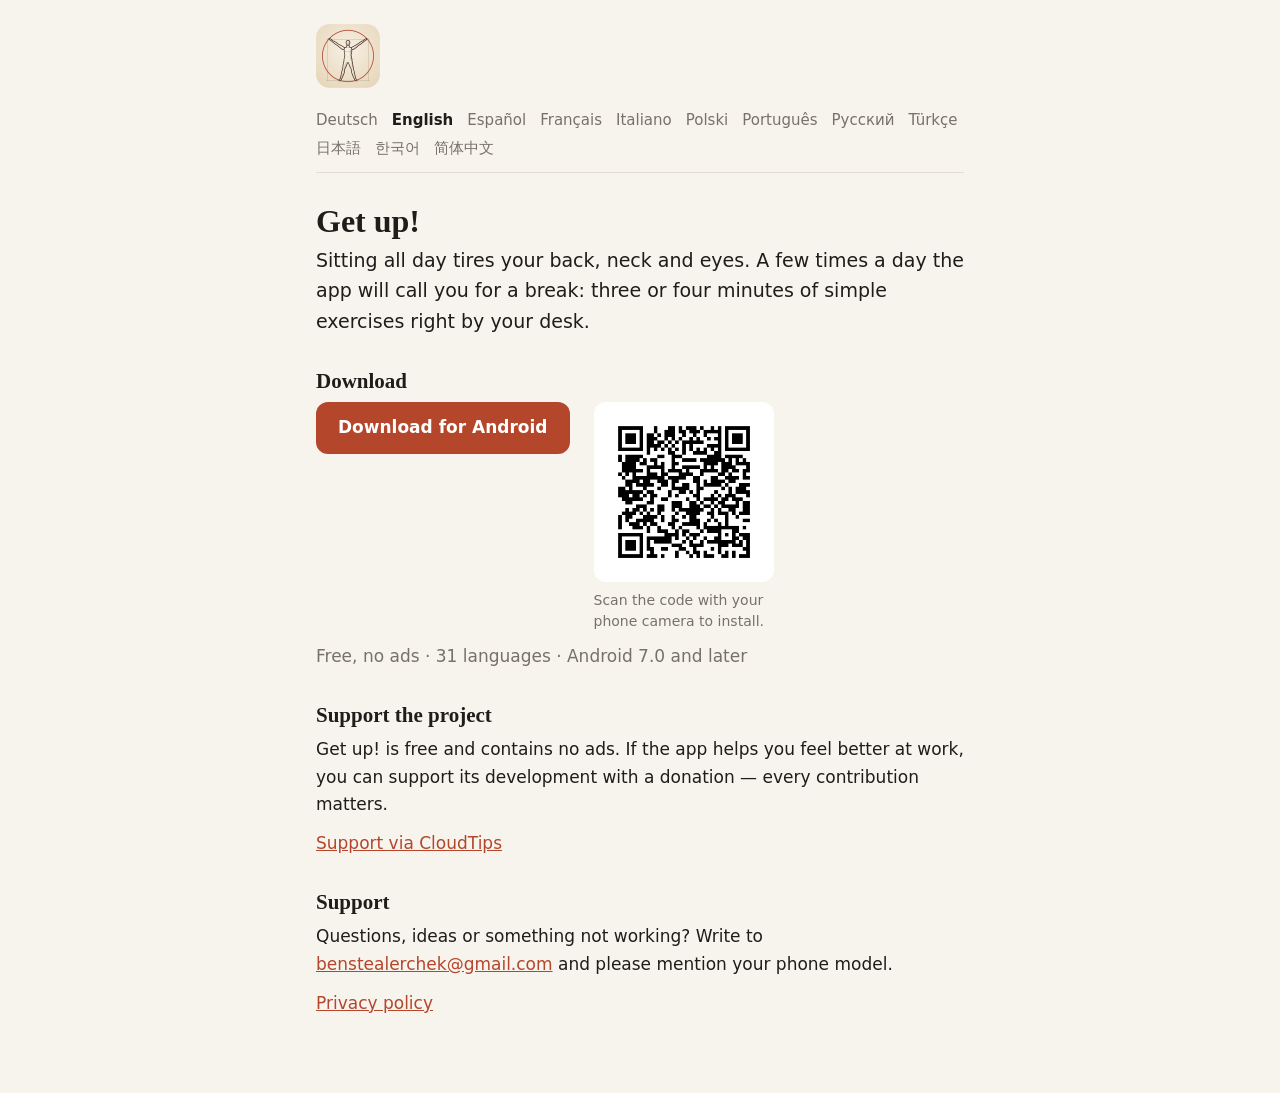
==== commit 4ab28d5d: "get-up: donations via CloudTips only, drop card numbers" ====
--- a/get-up/index.html
+++ b/get-up/index.html
@@ -57,9 +57,7 @@
         <p class="meta">Free, no ads · 31 languages · Android 7.0 and later</p>
         <h2>Support the project</h2>
         <p>Get up! is free and contains no ads. If the app helps you feel better at work, you can support its development with a donation — every contribution matters.</p>
-        <!-- DONATE-CARD: карта РФ указана; при появлении зарубежной карты добавить вторую строку -->
-        <p class="card">Bank card: 2200 7013 0730 4490 (SHAKIR GABAIDULLIN)</p>
-        <p class="cloudtips"><a href="https://pay.cloudtips.ru/p/838ecdb4">or via CloudTips</a></p>
+        <p class="cloudtips"><a href="https://pay.cloudtips.ru/p/838ecdb4">Support via CloudTips</a></p>
         <h2>Support</h2>
         <p>
           Questions, ideas or something not working? Write to
@@ -89,9 +87,7 @@
         <p class="meta">Kostenlos, ohne Werbung · 31 Sprachen · Android 7.0 und neuer</p>
         <h2>Projekt unterstützen</h2>
         <p>Steh auf! ist kostenlos und werbefrei. Wenn die App dir hilft, kannst du die Entwicklung mit einer Spende unterstützen — jeder Betrag zählt.</p>
-        <!-- DONATE-CARD: карта РФ указана; при появлении зарубежной карты добавить вторую строку -->
-        <p class="card">Bankkarte: 2200 7013 0730 4490 (SHAKIR GABAIDULLIN)</p>
-        <p class="cloudtips"><a href="https://pay.cloudtips.ru/p/838ecdb4">oder über CloudTips</a></p>
+        <p class="cloudtips"><a href="https://pay.cloudtips.ru/p/838ecdb4">Unterstützung via CloudTips</a></p>
         <h2>Hilfe</h2>
         <p>
           Fragen, Ideen oder klappt etwas nicht? Schreib an
@@ -121,9 +117,7 @@
         <p class="meta">Gratis, sin anuncios · 31 idiomas · Android 7.0 y posterior</p>
         <h2>Apoya el proyecto</h2>
         <p>¡Levántate! es gratis y no tiene anuncios. Si la app te ayuda, puedes apoyar su desarrollo con una donación: cualquier aportación cuenta.</p>
-        <!-- DONATE-CARD: карта РФ указана; при появлении зарубежной карты добавить вторую строку -->
-        <p class="card">Tarjeta bancaria: 2200 7013 0730 4490 (SHAKIR GABAIDULLIN)</p>
-        <p class="cloudtips"><a href="https://pay.cloudtips.ru/p/838ecdb4">o mediante CloudTips</a></p>
+        <p class="cloudtips"><a href="https://pay.cloudtips.ru/p/838ecdb4">Apoya vía CloudTips</a></p>
         <h2>Ayuda</h2>
         <p>
           ¿Dudas, ideas o algo no funciona? Escribe a
@@ -154,9 +148,7 @@
         <p class="meta">Gratuit, sans publicité · 31 langues · Android 7.0 et versions ultérieures</p>
         <h2>Soutenir le projet</h2>
         <p>L’application est gratuite et sans publicité. Si elle vous aide, vous pouvez soutenir son développement par un don — chaque contribution compte.</p>
-        <!-- DONATE-CARD: карта РФ указана; при появлении зарубежной карты добавить вторую строку -->
-        <p class="card">Carte bancaire : 2200 7013 0730 4490 (SHAKIR GABAIDULLIN)</p>
-        <p class="cloudtips"><a href="https://pay.cloudtips.ru/p/838ecdb4">ou via CloudTips</a></p>
+        <p class="cloudtips"><a href="https://pay.cloudtips.ru/p/838ecdb4">Soutenir via CloudTips</a></p>
         <h2>Assistance</h2>
         <p>
           Une question, une idée, un problème&nbsp;? Écrivez à
@@ -187,9 +179,7 @@
         <p class="meta">Gratis, senza pubblicità · 31 lingue · Android 7.0 e versioni successive</p>
         <h2>Sostieni il progetto</h2>
         <p>L’app è gratuita e senza pubblicità. Se ti aiuta, puoi sostenerne lo sviluppo con una donazione: ogni contributo conta.</p>
-        <!-- DONATE-CARD: карта РФ указана; при появлении зарубежной карты добавить вторую строку -->
-        <p class="card">Carta bancaria: 2200 7013 0730 4490 (SHAKIR GABAIDULLIN)</p>
-        <p class="cloudtips"><a href="https://pay.cloudtips.ru/p/838ecdb4">o tramite CloudTips</a></p>
+        <p class="cloudtips"><a href="https://pay.cloudtips.ru/p/838ecdb4">Sostieni via CloudTips</a></p>
         <h2>Assistenza</h2>
         <p>
           Domande, idee o qualcosa che non va? Scrivi a
@@ -220,9 +210,7 @@
         <p class="meta">Za darmo, bez reklam · 31 języków · Android 7.0 i nowsze</p>
         <h2>Wesprzyj projekt</h2>
         <p>Aplikacja jest darmowa i bez reklam. Jeśli Ci pomaga, możesz wesprzeć jej rozwój darowizną — każda kwota ma znaczenie.</p>
-        <!-- DONATE-CARD: карта РФ указана; при появлении зарубежной карты добавить вторую строку -->
-        <p class="card">Karta bankowa: 2200 7013 0730 4490 (SHAKIR GABAIDULLIN)</p>
-        <p class="cloudtips"><a href="https://pay.cloudtips.ru/p/838ecdb4">lub przez CloudTips</a></p>
+        <p class="cloudtips"><a href="https://pay.cloudtips.ru/p/838ecdb4">Wesprzyj przez CloudTips</a></p>
         <h2>Pomoc</h2>
         <p>
           Pytania, pomysły, a może coś nie działa? Napisz na
@@ -252,9 +240,7 @@
         <p class="meta">Grátis, sem anúncios · 31 idiomas · Android 7.0 ou superior</p>
         <h2>Apoie o projeto</h2>
         <p>O aplicativo é gratuito e sem anúncios. Se ele ajuda você, apoie o desenvolvimento com uma doação — qualquer valor conta.</p>
-        <!-- DONATE-CARD: карта РФ указана; при появлении зарубежной карты добавить вторую строку -->
-        <p class="card">Cartão bancário: 2200 7013 0730 4490 (SHAKIR GABAIDULLIN)</p>
-        <p class="cloudtips"><a href="https://pay.cloudtips.ru/p/838ecdb4">ou pelo CloudTips</a></p>
+        <p class="cloudtips"><a href="https://pay.cloudtips.ru/p/838ecdb4">Apoie via CloudTips</a></p>
         <h2>Suporte</h2>
         <p>
           Dúvidas, ideias ou algo não está funcionando? Escreva para
@@ -284,10 +270,8 @@
         </div>
         <p class="meta">Бесплатно, без рекламы · 31 язык · Android 7.0 и новее</p>
         <h2>Поддержать проект</h2>
-        <p>«Вставай!» — бесплатное приложение без рекламы. Если оно помогает вам чувствовать себя лучше за работой, вы можете поддержать его развитие переводом — важна любая сумма.</p>
-        <!-- DONATE-CARD: карта РФ указана; при появлении зарубежной карты добавить вторую строку -->
-        <p class="card">Банковская карта: 2200 7013 0730 4490 (SHAKIR GABAIDULLIN)</p>
-        <p class="cloudtips"><a href="https://pay.cloudtips.ru/p/838ecdb4">или через CloudTips</a></p>
+        <p>«Вставай!» — бесплатное приложение без рекламы. Если оно помогает вам чувствовать себя лучше за работой, вы можете поддержать его развитие пожертвованием — важна любая сумма.</p>
+        <p class="cloudtips"><a href="https://pay.cloudtips.ru/p/838ecdb4">Поддержать через CloudTips</a></p>
         <h2>Поддержка</h2>
         <p>
           Вопросы, идеи или что-то не работает? Напишите на
@@ -318,9 +302,7 @@
         <p class="meta">Ücretsiz, reklamsız · 31 dil · Android 7.0 ve üzeri</p>
         <h2>Projeyi destekle</h2>
         <p>Uygulama ücretsizdir ve reklam içermez. Size yardımcı oluyorsa, geliştirmeyi bir bağışla destekleyebilirsiniz — her katkı önemlidir.</p>
-        <!-- DONATE-CARD: карта РФ указана; при появлении зарубежной карты добавить вторую строку -->
-        <p class="card">Banka kartı: 2200 7013 0730 4490 (SHAKIR GABAIDULLIN)</p>
-        <p class="cloudtips"><a href="https://pay.cloudtips.ru/p/838ecdb4">veya CloudTips ile</a></p>
+        <p class="cloudtips"><a href="https://pay.cloudtips.ru/p/838ecdb4">CloudTips ile destekle</a></p>
         <h2>Destek</h2>
         <p>
           Sorunuz ya da öneriniz mi var, yoksa bir şey mi çalışmıyor?
@@ -350,9 +332,7 @@
         <p class="meta">無料・広告なし · 31言語 · Android 7.0以降</p>
         <h2>プロジェクトを支援する</h2>
         <p>このアプリは無料で広告もありません。役に立っている場合は、寄付で開発を支援できます。金額の大小は問いません。</p>
-        <!-- DONATE-CARD: карта РФ указана; при появлении зарубежной карты добавить вторую строку -->
-        <p class="card">銀行カード：2200 7013 0730 4490 (SHAKIR GABAIDULLIN)</p>
-        <p class="cloudtips"><a href="https://pay.cloudtips.ru/p/838ecdb4">またはCloudTipsで</a></p>
+        <p class="cloudtips"><a href="https://pay.cloudtips.ru/p/838ecdb4">CloudTipsで支援</a></p>
         <h2>サポート</h2>
         <p>
           ご質問やご意見、不具合のご報告は <a href="mailto:benstealerchek@gmail.com">benstealerchek@gmail.com</a> までお送りください。お使いの端末の機種名もお知らせいただけると助かります。
@@ -381,9 +361,7 @@
         <p class="meta">무료, 광고 없음 · 31개 언어 · Android 7.0 이상</p>
         <h2>프로젝트 후원하기</h2>
         <p>이 앱은 무료이며 광고가 없습니다. 앱이 도움이 된다면 기부로 개발을 지원하실 수 있습니다. 금액은 아무 상관없습니다.</p>
-        <!-- DONATE-CARD: карта РФ указана; при появлении зарубежной карты добавить вторую строку -->
-        <p class="card">은행 카드: 2200 7013 0730 4490 (SHAKIR GABAIDULLIN)</p>
-        <p class="cloudtips"><a href="https://pay.cloudtips.ru/p/838ecdb4">또는 CloudTips로</a></p>
+        <p class="cloudtips"><a href="https://pay.cloudtips.ru/p/838ecdb4">CloudTips로 후원</a></p>
         <h2>지원</h2>
         <p>
           궁금한 점이나 아이디어가 있거나 문제가 생겼나요?
@@ -411,9 +389,7 @@
         <p class="meta">免费、无广告 · 31 种语言 · Android 7.0 及以上</p>
         <h2>支持本项目</h2>
         <p>本应用完全免费且无广告。如果它对您有帮助，欢迎捐款支持开发，金额不限。</p>
-        <!-- DONATE-CARD: карта РФ указана; при появлении зарубежной карты добавить вторую строку -->
-        <p class="card">银行卡：2200 7013 0730 4490 (SHAKIR GABAIDULLIN)</p>
-        <p class="cloudtips"><a href="https://pay.cloudtips.ru/p/838ecdb4">或通过 CloudTips</a></p>
+        <p class="cloudtips"><a href="https://pay.cloudtips.ru/p/838ecdb4">通过 CloudTips 支持</a></p>
         <h2>支持</h2>
         <p>
           有疑问、建议，或者遇到问题？请发送邮件至
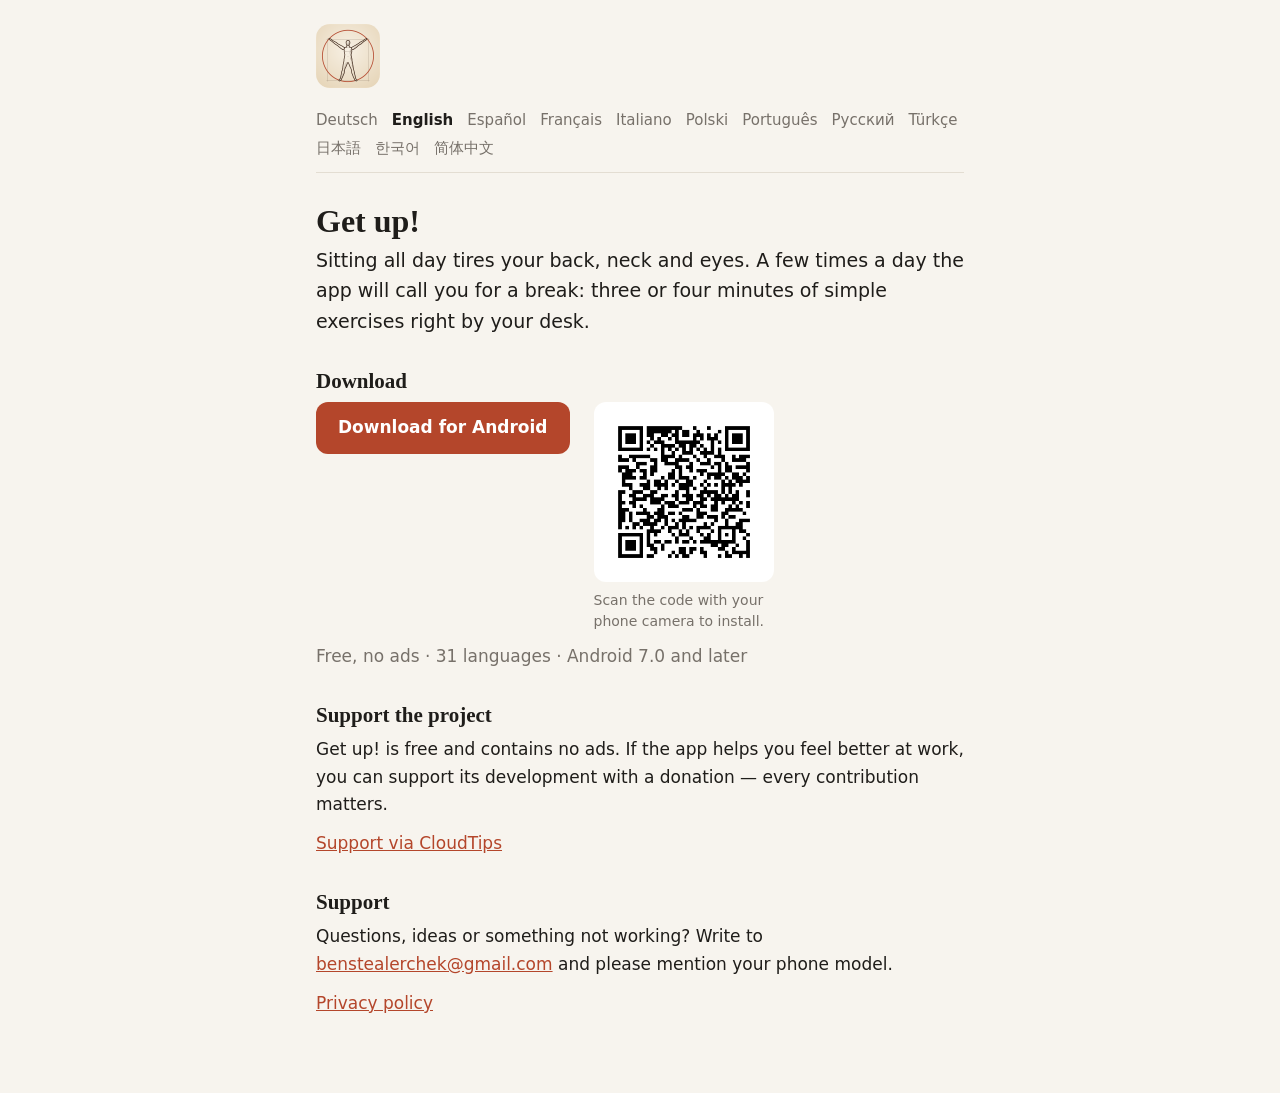
==== commit 2421c92c: "get-up: APK v1.0.4 download link + QR (CloudTips-only build)" ====
--- a/get-up/index.html
+++ b/get-up/index.html
@@ -46,7 +46,7 @@
         <div class="download">
           <a
             class="button"
-            href="https://expo.dev/artifacts/eas/HazdkTk_iE1eVrJaIp-Ms6Av62WvucxaqUh0c-uL2WY.apk"
+            href="https://expo.dev/artifacts/eas/zi0OVB0-Ua3kM5zamY6V3-5m7IMt1aeIAn6OvE86TEQ.apk"
             >Download for Android</a
           >
           <figure class="qr">
@@ -76,7 +76,7 @@
         <div class="download">
           <a
             class="button"
-            href="https://expo.dev/artifacts/eas/HazdkTk_iE1eVrJaIp-Ms6Av62WvucxaqUh0c-uL2WY.apk"
+            href="https://expo.dev/artifacts/eas/zi0OVB0-Ua3kM5zamY6V3-5m7IMt1aeIAn6OvE86TEQ.apk"
             >Für Android herunterladen</a
           >
           <figure class="qr">
@@ -106,7 +106,7 @@
         <div class="download">
           <a
             class="button"
-            href="https://expo.dev/artifacts/eas/HazdkTk_iE1eVrJaIp-Ms6Av62WvucxaqUh0c-uL2WY.apk"
+            href="https://expo.dev/artifacts/eas/zi0OVB0-Ua3kM5zamY6V3-5m7IMt1aeIAn6OvE86TEQ.apk"
             >Descargar para Android</a
           >
           <figure class="qr">
@@ -137,7 +137,7 @@
         <div class="download">
           <a
             class="button"
-            href="https://expo.dev/artifacts/eas/HazdkTk_iE1eVrJaIp-Ms6Av62WvucxaqUh0c-uL2WY.apk"
+            href="https://expo.dev/artifacts/eas/zi0OVB0-Ua3kM5zamY6V3-5m7IMt1aeIAn6OvE86TEQ.apk"
             >Télécharger pour Android</a
           >
           <figure class="qr">
@@ -168,7 +168,7 @@
         <div class="download">
           <a
             class="button"
-            href="https://expo.dev/artifacts/eas/HazdkTk_iE1eVrJaIp-Ms6Av62WvucxaqUh0c-uL2WY.apk"
+            href="https://expo.dev/artifacts/eas/zi0OVB0-Ua3kM5zamY6V3-5m7IMt1aeIAn6OvE86TEQ.apk"
             >Scarica per Android</a
           >
           <figure class="qr">
@@ -199,7 +199,7 @@
         <div class="download">
           <a
             class="button"
-            href="https://expo.dev/artifacts/eas/HazdkTk_iE1eVrJaIp-Ms6Av62WvucxaqUh0c-uL2WY.apk"
+            href="https://expo.dev/artifacts/eas/zi0OVB0-Ua3kM5zamY6V3-5m7IMt1aeIAn6OvE86TEQ.apk"
             >Pobierz na Androida</a
           >
           <figure class="qr">
@@ -229,7 +229,7 @@
         <div class="download">
           <a
             class="button"
-            href="https://expo.dev/artifacts/eas/HazdkTk_iE1eVrJaIp-Ms6Av62WvucxaqUh0c-uL2WY.apk"
+            href="https://expo.dev/artifacts/eas/zi0OVB0-Ua3kM5zamY6V3-5m7IMt1aeIAn6OvE86TEQ.apk"
             >Baixar para Android</a
           >
           <figure class="qr">
@@ -260,7 +260,7 @@
         <div class="download">
           <a
             class="button"
-            href="https://expo.dev/artifacts/eas/HazdkTk_iE1eVrJaIp-Ms6Av62WvucxaqUh0c-uL2WY.apk"
+            href="https://expo.dev/artifacts/eas/zi0OVB0-Ua3kM5zamY6V3-5m7IMt1aeIAn6OvE86TEQ.apk"
             >Скачать для Android</a
           >
           <figure class="qr">
@@ -291,7 +291,7 @@
         <div class="download">
           <a
             class="button"
-            href="https://expo.dev/artifacts/eas/HazdkTk_iE1eVrJaIp-Ms6Av62WvucxaqUh0c-uL2WY.apk"
+            href="https://expo.dev/artifacts/eas/zi0OVB0-Ua3kM5zamY6V3-5m7IMt1aeIAn6OvE86TEQ.apk"
             >Android için indir</a
           >
           <figure class="qr">
@@ -321,7 +321,7 @@
         <div class="download">
           <a
             class="button"
-            href="https://expo.dev/artifacts/eas/HazdkTk_iE1eVrJaIp-Ms6Av62WvucxaqUh0c-uL2WY.apk"
+            href="https://expo.dev/artifacts/eas/zi0OVB0-Ua3kM5zamY6V3-5m7IMt1aeIAn6OvE86TEQ.apk"
             >Android版をダウンロード</a
           >
           <figure class="qr">
@@ -350,7 +350,7 @@
         <div class="download">
           <a
             class="button"
-            href="https://expo.dev/artifacts/eas/HazdkTk_iE1eVrJaIp-Ms6Av62WvucxaqUh0c-uL2WY.apk"
+            href="https://expo.dev/artifacts/eas/zi0OVB0-Ua3kM5zamY6V3-5m7IMt1aeIAn6OvE86TEQ.apk"
             >Android용 다운로드</a
           >
           <figure class="qr">
@@ -378,7 +378,7 @@
         <div class="download">
           <a
             class="button"
-            href="https://expo.dev/artifacts/eas/HazdkTk_iE1eVrJaIp-Ms6Av62WvucxaqUh0c-uL2WY.apk"
+            href="https://expo.dev/artifacts/eas/zi0OVB0-Ua3kM5zamY6V3-5m7IMt1aeIAn6OvE86TEQ.apk"
             >下载 Android 版</a
           >
           <figure class="qr">
